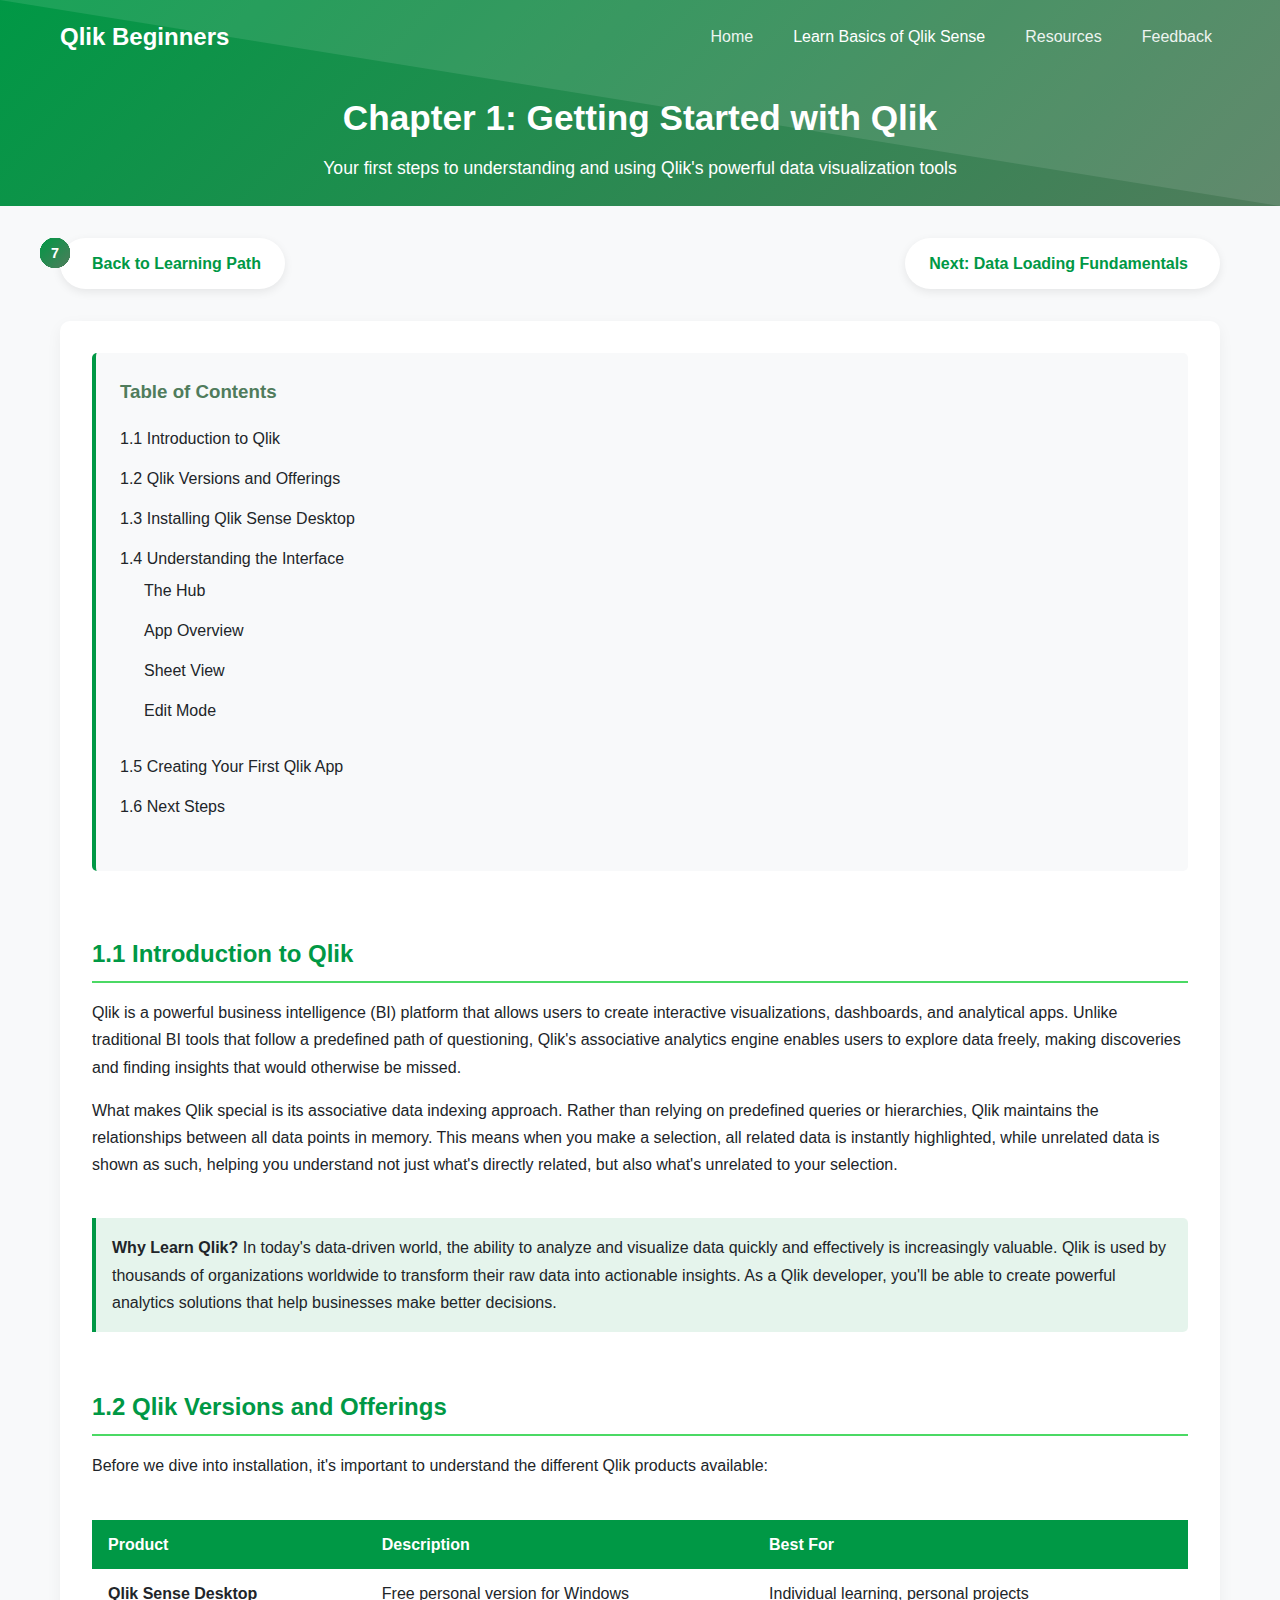
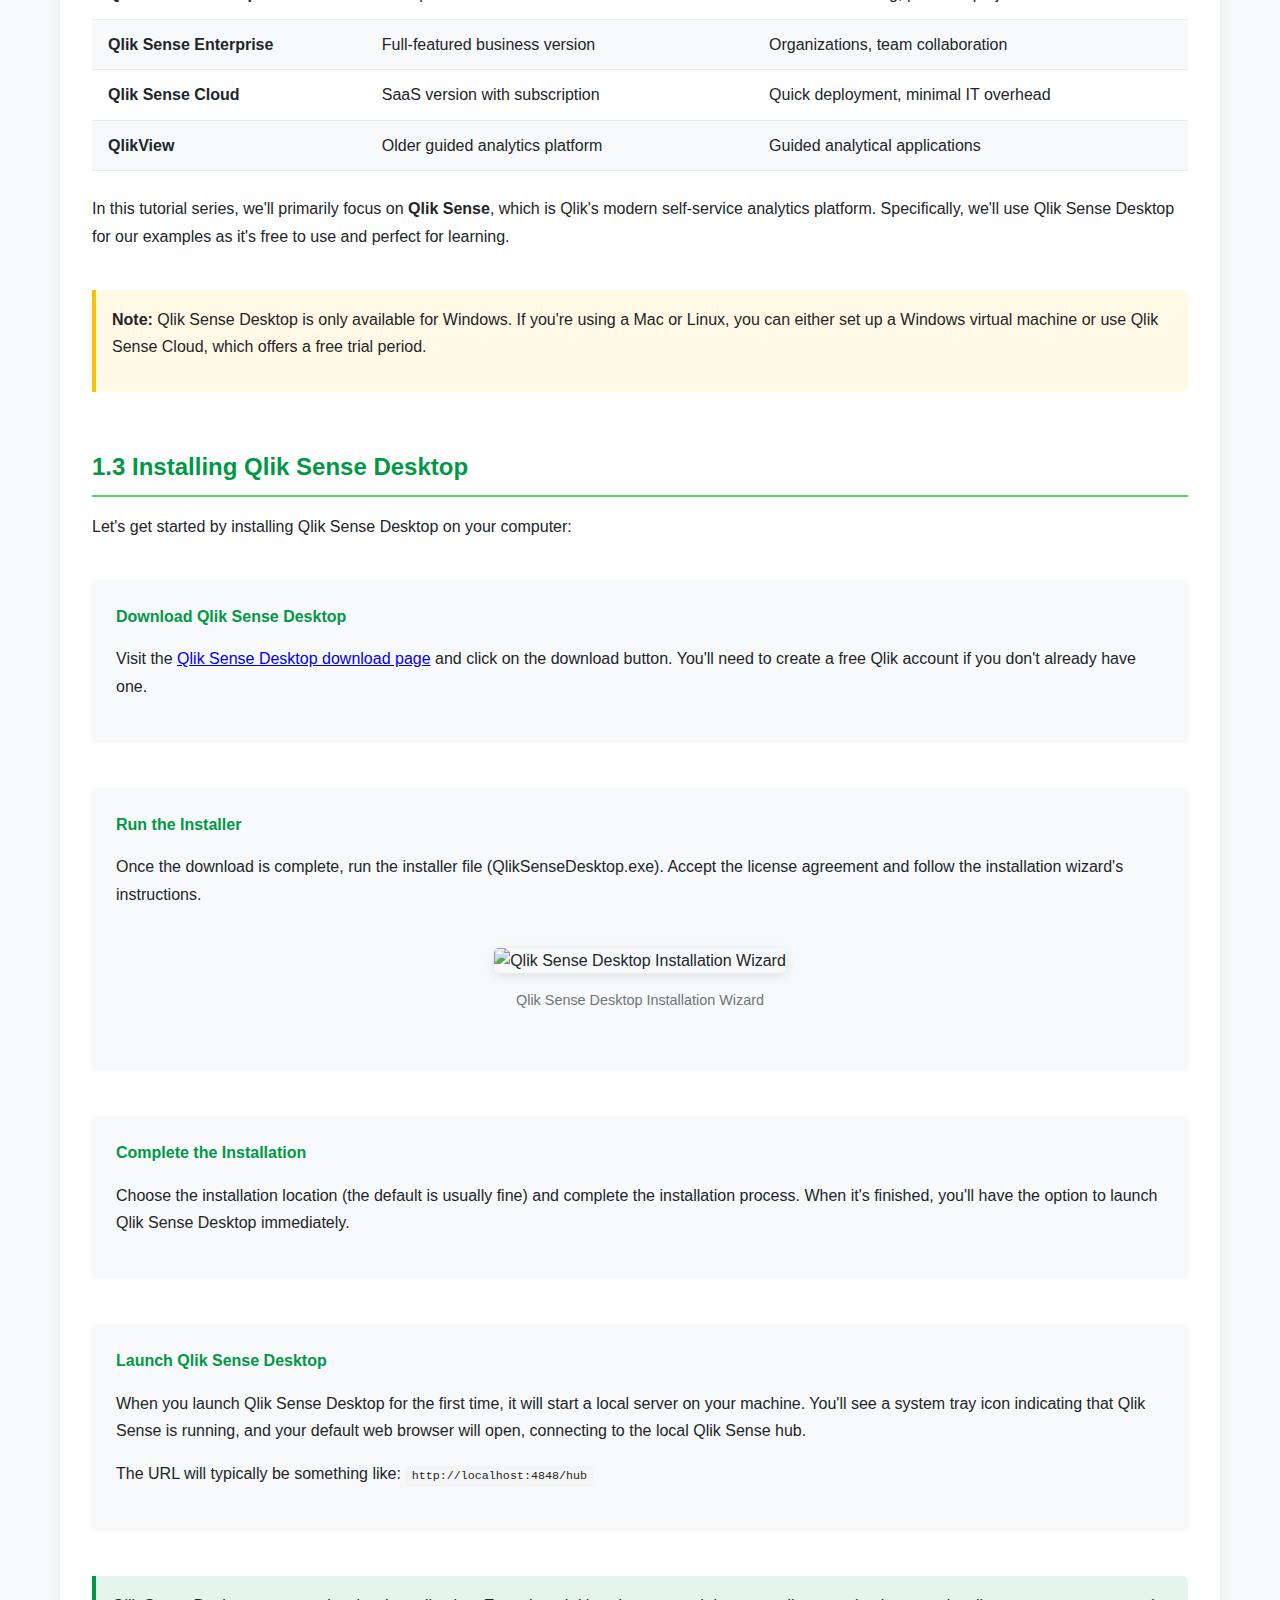
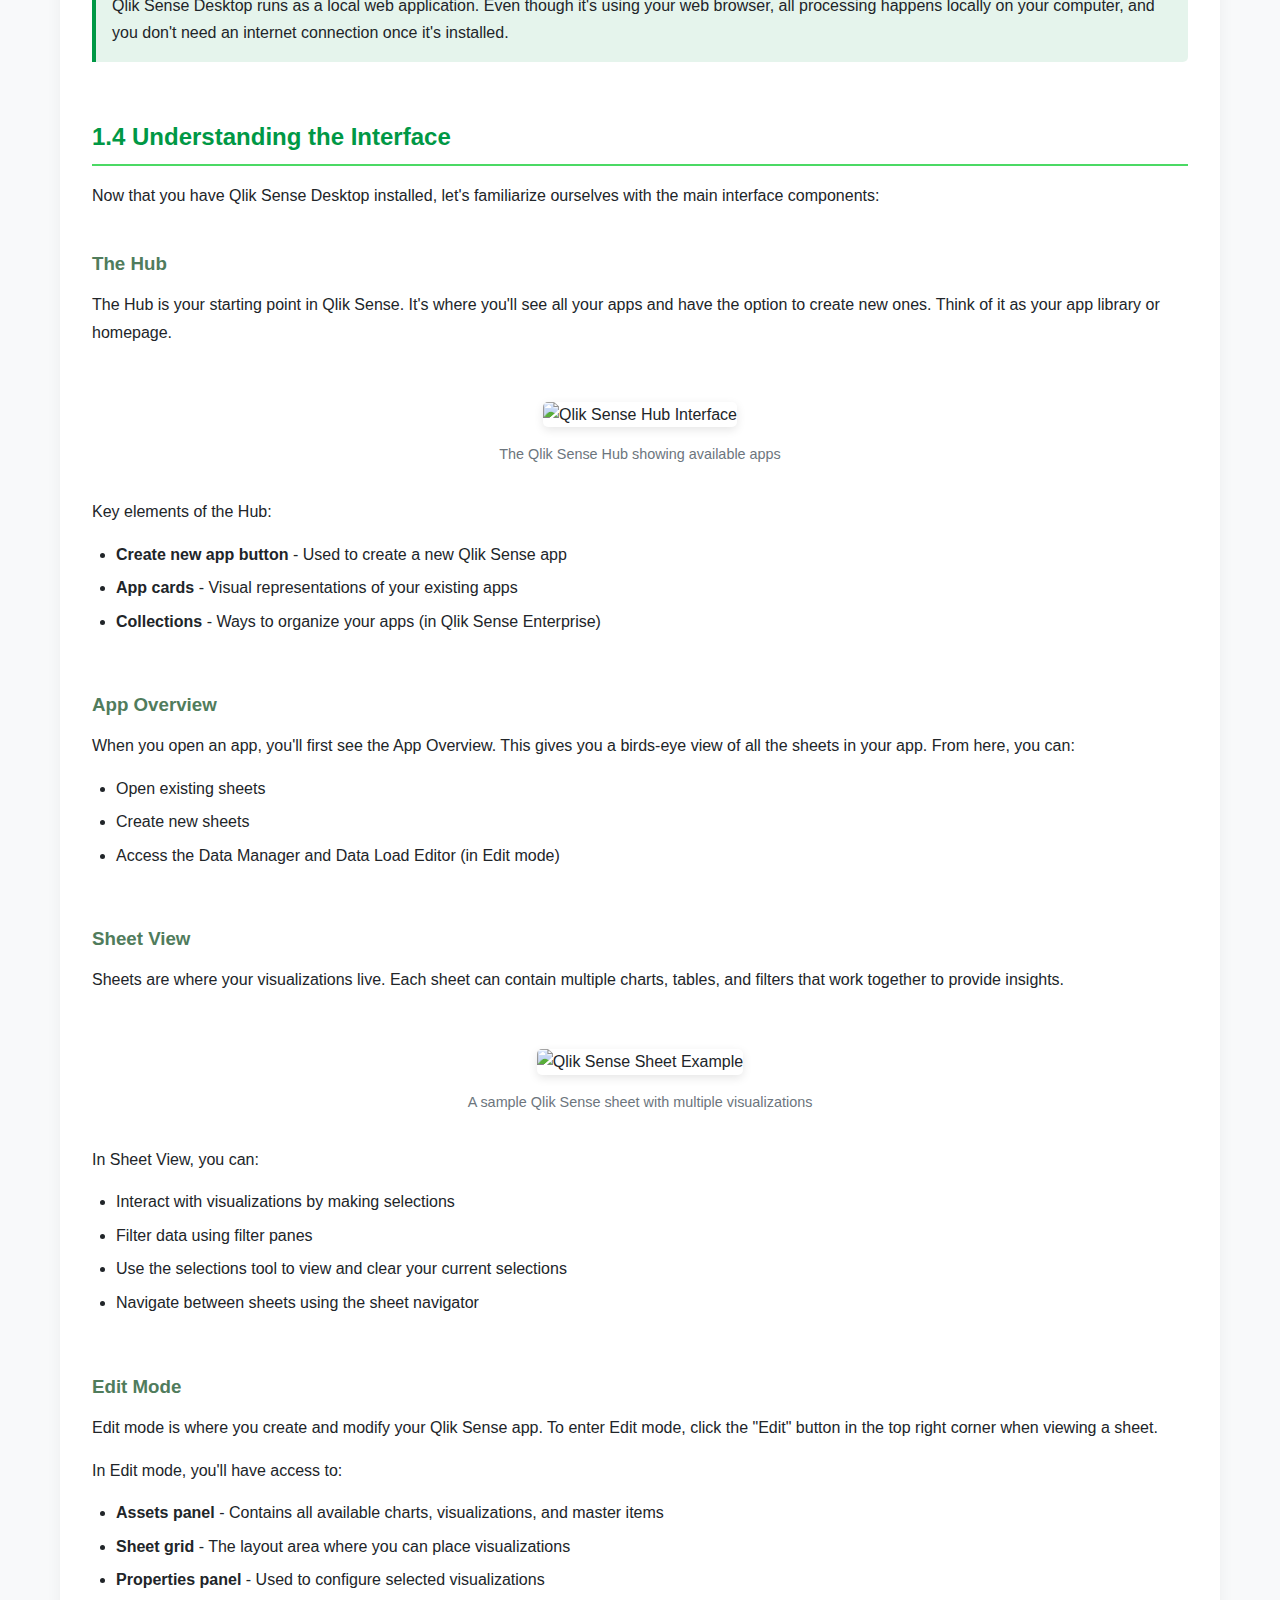
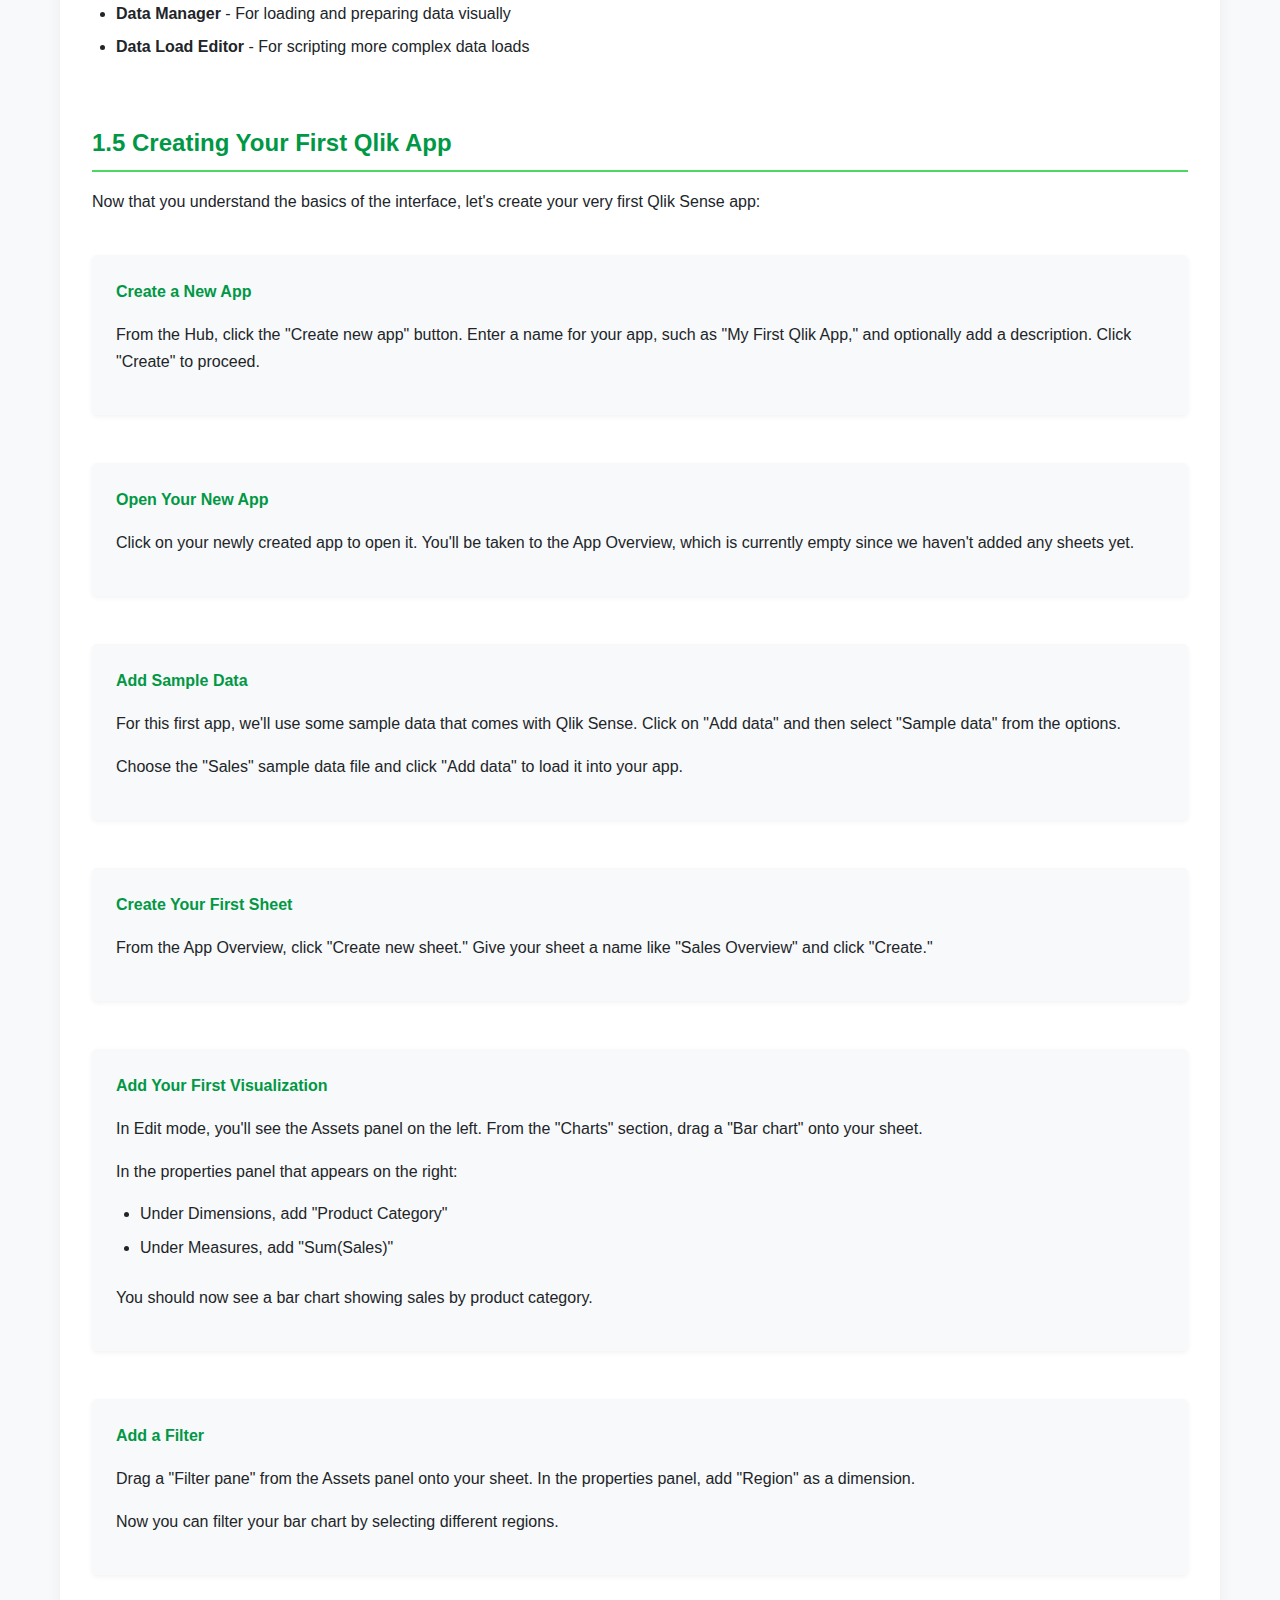
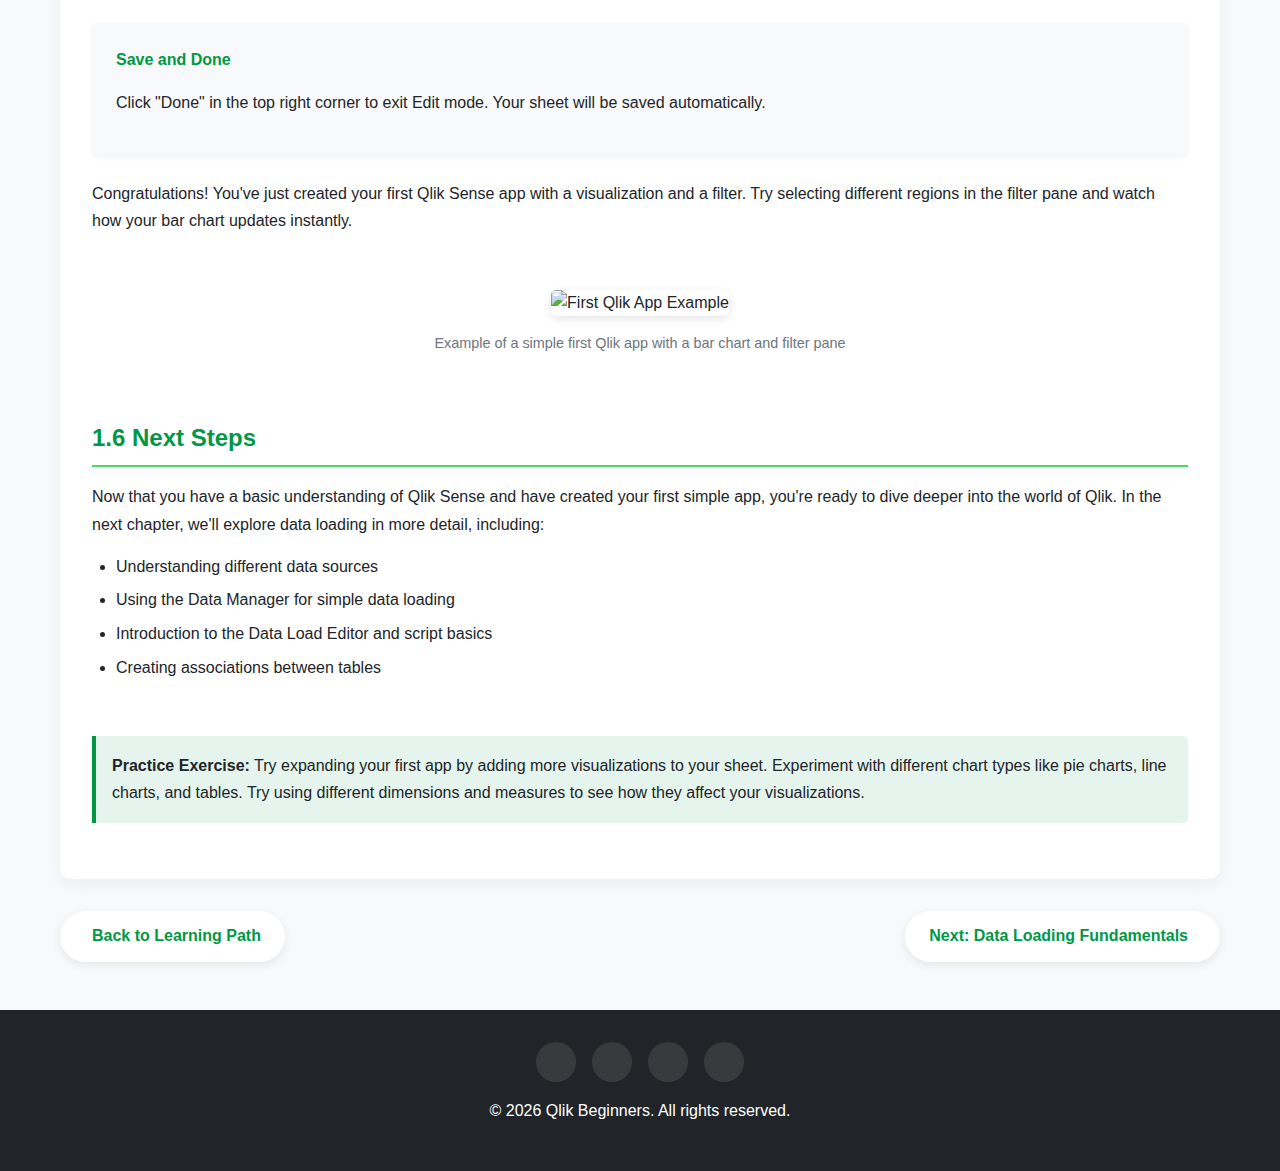
==== chapter1.html @ 9e642af1 "first commit" ====
<!DOCTYPE html>
<html lang="en">
<head>
    <meta charset="UTF-8">
    <meta name="viewport" content="width=device-width, initial-scale=1.0">
    <meta name="description" content="Getting started with Qlik - Learn how to install Qlik Sense, understand the interface, and create your first app as a beginner.">
    <meta name="keywords" content="Qlik installation, Qlik Sense tutorial, Qlik interface, Qlik for beginners, get started with Qlik">
    <title>Chapter 1: Getting Started with Qlik | Qlik Beginners</title>
    <link rel="stylesheet" href="styles.css">
    <!-- Font Awesome for icons -->
    <script src="https://cdnjs.cloudflare.com/ajax/libs/font-awesome/5.15.3/js/all.min.js"></script>
</head>
<body>
    <header>
        <div class="container">
            <div class="navbar">
                <a href="index.html" class="logo">Qlik Beginners</a>
                <div class="nav-links">
                    <a href="index.html">Home</a>
                    <a href="learn.html" class="active">Learn Basics of Qlik Sense</a>
                    <a href="learn.html#resources">Resources</a>
                    <a href="index.html#feedback">Feedback</a>
                </div>
            </div>
            <div class="page-header">
                <h1>Chapter 1: Getting Started with Qlik</h1>
                <p>Your first steps to understanding and using Qlik's powerful data visualization tools</p>
            </div>
        </div>
    </header>

    <main class="container">
        <div class="chapter-nav">
            <a href="learn.html" class="nav-prev">
                <i class="fas fa-arrow-left"></i> Back to Learning Path
            </a>
            <a href="login.php" class="nav-next">
                Next: Data Loading Fundamentals <i class="fas fa-arrow-right"></i>
            </a>
        </div>
        
        <div class="chapter-content">
            <div class="toc">
                <h3>Table of Contents</h3>
                <ul>
                    <li><a href="#introduction">1.1 Introduction to Qlik</a></li>
                    <li><a href="#versions">1.2 Qlik Versions and Offerings</a></li>
                    <li><a href="#installation">1.3 Installing Qlik Sense Desktop</a></li>
                    <li><a href="#interface">1.4 Understanding the Interface</a>
                        <ul>
                            <li><a href="#hub">The Hub</a></li>
                            <li><a href="#app-overview">App Overview</a></li>
                            <li><a href="#sheet-view">Sheet View</a></li>
                            <li><a href="#edit-mode">Edit Mode</a></li>
                        </ul>
                    </li>
                    <li><a href="#first-app">1.5 Creating Your First Qlik App</a></li>
                    <li><a href="#next-steps">1.6 Next Steps</a></li>
                </ul>
            </div>
            
            <h2 id="introduction">1.1 Introduction to Qlik</h2>
            <p>Qlik is a powerful business intelligence (BI) platform that allows users to create interactive visualizations, dashboards, and analytical apps. Unlike traditional BI tools that follow a predefined path of questioning, Qlik's associative analytics engine enables users to explore data freely, making discoveries and finding insights that would otherwise be missed.</p>
            
            <p>What makes Qlik special is its associative data indexing approach. Rather than relying on predefined queries or hierarchies, Qlik maintains the relationships between all data points in memory. This means when you make a selection, all related data is instantly highlighted, while unrelated data is shown as such, helping you understand not just what's directly related, but also what's unrelated to your selection.</p>
            
            <div class="note-box">
                <p><strong>Why Learn Qlik?</strong> In today's data-driven world, the ability to analyze and visualize data quickly and effectively is increasingly valuable. Qlik is used by thousands of organizations worldwide to transform their raw data into actionable insights. As a Qlik developer, you'll be able to create powerful analytics solutions that help businesses make better decisions.</p>
            </div>
            
            <h2 id="versions">1.2 Qlik Versions and Offerings</h2>
            <p>Before we dive into installation, it's important to understand the different Qlik products available:</p>
            
            <div class="table-container">
                <table>
                    <thead>
                        <tr>
                            <th>Product</th>
                            <th>Description</th>
                            <th>Best For</th>
                        </tr>
                    </thead>
                    <tbody>
                        <tr>
                            <td><strong>Qlik Sense Desktop</strong></td>
                            <td>Free personal version for Windows</td>
                            <td>Individual learning, personal projects</td>
                        </tr>
                        <tr>
                            <td><strong>Qlik Sense Enterprise</strong></td>
                            <td>Full-featured business version</td>
                            <td>Organizations, team collaboration</td>
                        </tr>
                        <tr>
                            <td><strong>Qlik Sense Cloud</strong></td>
                            <td>SaaS version with subscription</td>
                            <td>Quick deployment, minimal IT overhead</td>
                        </tr>
                        <tr>
                            <td><strong>QlikView</strong></td>
                            <td>Older guided analytics platform</td>
                            <td>Guided analytical applications</td>
                        </tr>
                    </tbody>
                </table>
            </div>
            
            <p>In this tutorial series, we'll primarily focus on <strong>Qlik Sense</strong>, which is Qlik's modern self-service analytics platform. Specifically, we'll use Qlik Sense Desktop for our examples as it's free to use and perfect for learning.</p>
            
            <div class="caution-box">
                <p><strong>Note:</strong> Qlik Sense Desktop is only available for Windows. If you're using a Mac or Linux, you can either set up a Windows virtual machine or use Qlik Sense Cloud, which offers a free trial period.</p>
            </div>
            
            <h2 id="installation">1.3 Installing Qlik Sense Desktop</h2>
            <p>Let's get started by installing Qlik Sense Desktop on your computer:</p>
            
            <div class="step-box">
                <h4><span class="step-number">1</span>Download Qlik Sense Desktop</h4>
                <p>Visit the <a href="https://www.qlik.com/us/products/qlik-sense-desktop" target="_blank">Qlik Sense Desktop download page</a> and click on the download button. You'll need to create a free Qlik account if you don't already have one.</p>
            </div>
            
            <div class="step-box">
                <h4><span class="step-number">2</span>Run the Installer</h4>
                <p>Once the download is complete, run the installer file (QlikSenseDesktop.exe). Accept the license agreement and follow the installation wizard's instructions.</p>
                <div class="image-container">
                    <img src="/api/placeholder/650/400" alt="Qlik Sense Desktop Installation Wizard">
                    <span class="image-caption">Qlik Sense Desktop Installation Wizard</span>
                </div>
            </div>
            
            <div class="step-box">
                <h4><span class="step-number">3</span>Complete the Installation</h4>
                <p>Choose the installation location (the default is usually fine) and complete the installation process. When it's finished, you'll have the option to launch Qlik Sense Desktop immediately.</p>
            </div>
            
            <div class="step-box">
                <h4><span class="step-number">4</span>Launch Qlik Sense Desktop</h4>
                <p>When you launch Qlik Sense Desktop for the first time, it will start a local server on your machine. You'll see a system tray icon indicating that Qlik Sense is running, and your default web browser will open, connecting to the local Qlik Sense hub.</p>
                <p>The URL will typically be something like: <code>http://localhost:4848/hub</code></p>
            </div>
            
            <div class="note-box">
                <p>Qlik Sense Desktop runs as a local web application. Even though it's using your web browser, all processing happens locally on your computer, and you don't need an internet connection once it's installed.</p>
            </div>
            
            <h2 id="interface">1.4 Understanding the Interface</h2>
            <p>Now that you have Qlik Sense Desktop installed, let's familiarize ourselves with the main interface components:</p>
            
            <h3 id="hub">The Hub</h3>
            <p>The Hub is your starting point in Qlik Sense. It's where you'll see all your apps and have the option to create new ones. Think of it as your app library or homepage.</p>
            
            <div class="image-container">
                <img src="/api/placeholder/800/450" alt="Qlik Sense Hub Interface">
                <span class="image-caption">The Qlik Sense Hub showing available apps</span>
            </div>
            
            <p>Key elements of the Hub:</p>
            <ul>
                <li><strong>Create new app button</strong> - Used to create a new Qlik Sense app</li>
                <li><strong>App cards</strong> - Visual representations of your existing apps</li>
                <li><strong>Collections</strong> - Ways to organize your apps (in Qlik Sense Enterprise)</li>
            </ul>
            
            <h3 id="app-overview">App Overview</h3>
            <p>When you open an app, you'll first see the App Overview. This gives you a birds-eye view of all the sheets in your app. From here, you can:</p>
            <ul>
                <li>Open existing sheets</li>
                <li>Create new sheets</li>
                <li>Access the Data Manager and Data Load Editor (in Edit mode)</li>
            </ul>
            
            <h3 id="sheet-view">Sheet View</h3>
            <p>Sheets are where your visualizations live. Each sheet can contain multiple charts, tables, and filters that work together to provide insights.</p>
            
            <div class="image-container">
                <img src="/api/placeholder/800/450" alt="Qlik Sense Sheet Example">
                <span class="image-caption">A sample Qlik Sense sheet with multiple visualizations</span>
            </div>
            
            <p>In Sheet View, you can:</p>
            <ul>
                <li>Interact with visualizations by making selections</li>
                <li>Filter data using filter panes</li>
                <li>Use the selections tool to view and clear your current selections</li>
                <li>Navigate between sheets using the sheet navigator</li>
            </ul>
            
            <h3 id="edit-mode">Edit Mode</h3>
            <p>Edit mode is where you create and modify your Qlik Sense app. To enter Edit mode, click the "Edit" button in the top right corner when viewing a sheet.</p>
            
            <p>In Edit mode, you'll have access to:</p>
            <ul>
                <li><strong>Assets panel</strong> - Contains all available charts, visualizations, and master items</li>
                <li><strong>Sheet grid</strong> - The layout area where you can place visualizations</li>
                <li><strong>Properties panel</strong> - Used to configure selected visualizations</li>
                <li><strong>Data Manager</strong> - For loading and preparing data visually</li>
                <li><strong>Data Load Editor</strong> - For scripting more complex data loads</li>
            </ul>
            
            <h2 id="first-app">1.5 Creating Your First Qlik App</h2>
            <p>Now that you understand the basics of the interface, let's create your very first Qlik Sense app:</p>
            
            <div class="step-box">
                <h4><span class="step-number">1</span>Create a New App</h4>
                <p>From the Hub, click the "Create new app" button. Enter a name for your app, such as "My First Qlik App," and optionally add a description. Click "Create" to proceed.</p>
            </div>
            
            <div class="step-box">
                <h4><span class="step-number">2</span>Open Your New App</h4>
                <p>Click on your newly created app to open it. You'll be taken to the App Overview, which is currently empty since we haven't added any sheets yet.</p>
            </div>
            
            <div class="step-box">
                <h4><span class="step-number">3</span>Add Sample Data</h4>
                <p>For this first app, we'll use some sample data that comes with Qlik Sense. Click on "Add data" and then select "Sample data" from the options.</p>
                <p>Choose the "Sales" sample data file and click "Add data" to load it into your app.</p>
            </div>
            
            <div class="step-box">
                <h4><span class="step-number">4</span>Create Your First Sheet</h4>
                <p>From the App Overview, click "Create new sheet." Give your sheet a name like "Sales Overview" and click "Create."</p>
            </div>
            
            <div class="step-box">
                <h4><span class="step-number">5</span>Add Your First Visualization</h4>
                <p>In Edit mode, you'll see the Assets panel on the left. From the "Charts" section, drag a "Bar chart" onto your sheet.</p>
                <p>In the properties panel that appears on the right:</p>
                <ul>
                    <li>Under Dimensions, add "Product Category"</li>
                    <li>Under Measures, add "Sum(Sales)"</li>
                </ul>
                <p>You should now see a bar chart showing sales by product category.</p>
            </div>
            
            <div class="step-box">
                <h4><span class="step-number">6</span>Add a Filter</h4>
                <p>Drag a "Filter pane" from the Assets panel onto your sheet. In the properties panel, add "Region" as a dimension.</p>
                <p>Now you can filter your bar chart by selecting different regions.</p>
            </div>
            
            <div class="step-box">
                <h4><span class="step-number">7</span>Save and Done</h4>
                <p>Click "Done" in the top right corner to exit Edit mode. Your sheet will be saved automatically.</p>
            </div>
            
            <p>Congratulations! You've just created your first Qlik Sense app with a visualization and a filter. Try selecting different regions in the filter pane and watch how your bar chart updates instantly.</p>
            
            <div class="image-container">
                <img src="/api/placeholder/800/450" alt="First Qlik App Example">
                <span class="image-caption">Example of a simple first Qlik app with a bar chart and filter pane</span>
            </div>
            
            <h2 id="next-steps">1.6 Next Steps</h2>
            <p>Now that you have a basic understanding of Qlik Sense and have created your first simple app, you're ready to dive deeper into the world of Qlik. In the next chapter, we'll explore data loading in more detail, including:</p>
            
            <ul>
                <li>Understanding different data sources</li>
                <li>Using the Data Manager for simple data loading</li>
                <li>Introduction to the Data Load Editor and script basics</li>
                <li>Creating associations between tables</li>
            </ul>
            
            <div class="note-box">
                <p><strong>Practice Exercise:</strong> Try expanding your first app by adding more visualizations to your sheet. Experiment with different chart types like pie charts, line charts, and tables. Try using different dimensions and measures to see how they affect your visualizations.</p>
            </div>
        </div>
        
        <div class="chapter-nav">
            <a href="learn.html" class="nav-prev">
                <i class="fas fa-arrow-left"></i> Back to Learning Path
            </a>
            <a href="#" class="nav-next">
                Next: Data Loading Fundamentals <i class="fas fa-arrow-right"></i>
            </a>
        </div>
    </main>

    <footer>
        <div class="container">
            <div class="social-links">
                <a href="#" class="social-link"><i class="fab fa-twitter"></i></a>
                <a href="#" class="social-link"><i class="fab fa-linkedin"></i></a>
                <a href="#" class="social-link"><i class="fab fa-github"></i></a>
                <a href="#" class="social-link"><i class="fab fa-youtube"></i></a>
            </div>
            <p>© <span id="year">2025</span> Qlik Beginners. All rights reserved.</p>
        </div>
    </footer>

    <a href="#" class="back-to-top" id="back-to-top">
        <i class="fas fa-arrow-up"></i>
    </a>

    <script>
        // Update copyright year
        document.getElementById('year').textContent = new Date().getFullYear();
        
        // Back to top functionality
        window.addEventListener('scroll', function() {
            const backToTop = document.getElementById('back-to-top');
            if (window.pageYOffset > 300) {
                backToTop.classList.add('visible');
            } else {
                backToTop.classList.remove('visible');
            }
        });
        
        document.getElementById('back-to-top').addEventListener('click', function(e) {
            e.preventDefault();
            window.scrollTo({
                top: 0,
                behavior: 'smooth'
            });
        });
    </script>
</body>
</html>
---- styles.css ----
/* Qlik Beginners Website Styles */

:root {
    --primary: #009845;
    --secondary: #507C5C;
    --accent: #4BD964;
    --light: #F8F9FA;
    --dark: #212529;
    --gradient: linear-gradient(135deg, var(--primary), var(--secondary));
}

* {
    margin: 0;
    padding: 0;
    box-sizing: border-box;
    font-family: 'Segoe UI', Tahoma, Geneva, Verdana, sans-serif;
}

body {
    background-color: var(--light);
    color: var(--dark);
    line-height: 1.6;
}

header {
    background: var(--gradient);
    color: white;
    position: relative;
    overflow: hidden;
}

header::before {
    content: '';
    position: absolute;
    top: 0;
    left: 0;
    width: 100%;
    height: 100%;
    background-image: url('data:image/svg+xml;utf8,<svg xmlns="http://www.w3.org/2000/svg" viewBox="0 0 100 100" preserveAspectRatio="none"><path d="M0,0 L100,0 L100,100 Z" fill="rgba(255,255,255,0.1)" /></svg>');
    background-size: cover;
}

.container {
    max-width: 1200px;
    margin: 0 auto;
    padding: 0 20px;
    position: relative;
}

/* Navigation */
.navbar {
    display: flex;
    justify-content: space-between;
    align-items: center;
    padding: 1rem 0;
}

.logo {
    font-size: 1.5rem;
    font-weight: bold;
    color: white;
    text-decoration: none;
}

.nav-links {
    display: flex;
    gap: 1.5rem;
}

.nav-links a {
    color: white;
    text-decoration: none;
    padding: 0.5rem;
    transition: opacity 0.3s;
    opacity: 0.9;
}

.nav-links a:hover, .nav-links a.active {
    opacity: 1;
}

/* Hero Section */
.hero {
    text-align: center;
    padding: 1.5rem 1rem;
}

.hero h1 {
    font-size: 2.2rem;
    margin-bottom: 0.5rem;
    color: white;
}

.hero p {
    font-size: 1.1rem;
    margin-bottom: 1.5rem;
    max-width: 800px;
    margin-left: auto;
    margin-right: auto;
}

.page-header {
    padding: 1rem 0 1.5rem;
    text-align: center;
}

.page-header h1 {
    font-size: 2.2rem;
    margin-bottom: 0.5rem;
    color: white;
}

.page-header p {
    font-size: 1.1rem;
    max-width: 800px;
    margin: 0 auto;
}

/* Buttons */
.cta-button {
    display: inline-block;
    background-color: white;
    color: var(--primary);
    padding: 0.8rem 2rem;
    border-radius: 30px;
    text-decoration: none;
    font-weight: bold;
    transition: transform 0.3s, box-shadow 0.3s;
    border: none;
    cursor: pointer;
    box-shadow: 0 4px 6px rgba(0,0,0,0.1);
}

.cta-button:hover {
    transform: translateY(-3px);
    box-shadow: 0 6px 12px rgba(0,0,0,0.15);
}

main {
    padding: 3rem 0;
}

/* Feature Cards */
.features {
    display: grid;
    grid-template-columns: repeat(auto-fit, minmax(300px, 1fr));
    gap: 2rem;
    margin-bottom: 4rem;
}

.feature-card {
    background: white;
    border-radius: 10px;
    padding: 2rem;
    box-shadow: 0 5px 15px rgba(0,0,0,0.05);
    transition: transform 0.3s;
}

.feature-card:hover {
    transform: translateY(-5px);
}

.feature-card h3 {
    color: var(--primary);
    margin-bottom: 1rem;
    font-size: 1.4rem;
}

.icon {
    font-size: 2.5rem;
    margin-bottom: 1rem;
    color: var(--primary);
}

/* Feedback Section */
.feedback-section {
    background: white;
    padding: 3rem;
    border-radius: 10px;
    box-shadow: 0 5px 15px rgba(0,0,0,0.05);
    text-align: center;
    margin-bottom: 2rem;
}

.feedback-section h2 {
    color: var(--primary);
    margin-bottom: 1.5rem;
}

.feedback-section p {
    margin-bottom: 2rem;
    max-width: 800px;
    margin-left: auto;
    margin-right: auto;
}

.embed-container {
    position: relative;
    padding-bottom: 500px;
    height: 0;
    overflow: hidden;
    max-width: 100%;
    border-radius: 10px;
    box-shadow: 0 5px 15px rgba(0,0,0,0.1);
}

.embed-container iframe {
    position: absolute;
    top: 0;
    left: 0;
    width: 100%;
    height: 100%;
    border: 0;
}

/* About Section */
.about-section {
    margin-top: 4rem;
    background: white;
    padding: 3rem;
    border-radius: 10px;
    box-shadow: 0 5px 15px rgba(0,0,0,0.05);
}

.about-section h2 {
    color: var(--primary);
    margin-bottom: 1.5rem;
}

/* Newsletter */
.newsletter {
    background: var(--gradient);
    padding: 3rem;
    border-radius: 10px;
    color: white;
    margin-top: 4rem;
    text-align: center;
}

.newsletter h2 {
    margin-bottom: 1.5rem;
}

.newsletter p {
    margin-bottom: 2rem;
    max-width: 600px;
    margin-left: auto;
    margin-right: auto;
}

.newsletter-form {
    display: flex;
    max-width: 500px;
    margin: 0 auto;
}

.newsletter-form input {
    flex: 1;
    padding: 0.8rem 1rem;
    border: none;
    border-radius: 30px 0 0 30px;
    outline: none;
}

.newsletter-form button {
    background-color: white;
    color: var(--primary);
    border: none;
    padding: 0 1.5rem;
    border-radius: 0 30px 30px 0;
    cursor: pointer;
    font-weight: bold;
}

/* Learn Page Styles */
.intro {
    text-align: center;
    max-width: 800px;
    margin: 0 auto 3rem;
}

.intro h2 {
    color: var(--primary);
    margin-bottom: 1rem;
    font-size: 1.8rem;
}

/* Chapter Cards */
.chapter-grid {
    display: grid;
    grid-template-columns: repeat(auto-fill, minmax(300px, 1fr));
    gap: 2rem;
    margin-bottom: 4rem;
}

.chapter-card {
    background: white;
    border-radius: 10px;
    box-shadow: 0 5px 15px rgba(0,0,0,0.05);
    overflow: hidden;
    transition: transform 0.3s, box-shadow 0.3s;
    display: flex;
    flex-direction: column;
}

.chapter-card:hover {
    transform: translateY(-5px);
    box-shadow: 0 8px 25px rgba(0,0,0,0.1);
}

.chapter-image {
    height: 160px;
    background-color: #E9ECEF;
    display: flex;
    align-items: center;
    justify-content: center;
    color: var(--primary);
    font-size: 3rem;
}

.chapter-content {
    padding: 1.5rem;
    flex-grow: 1;
    display: flex;
    flex-direction: column;
}

.chapter-badge {
    display: inline-block;
    background: var(--accent);
    color: white;
    font-size: 0.7rem;
    text-transform: uppercase;
    padding: 0.2rem 0.6rem;
    border-radius: 30px;
    margin-bottom: 0.8rem;
}

.chapter-card h3 {
    font-size: 1.3rem;
    margin-bottom: 0.8rem;
    color: var(--primary);
}

.chapter-card p {
    color: #6c757d;
    margin-bottom: 1.5rem;
    flex-grow: 1;
}

.chapter-card a {
    display: inline-block;
    color: var(--primary);
    text-decoration: none;
    font-weight: bold;
    padding: 0.5rem 0;
    position: relative;
}

.chapter-card a::after {
    content: '';
    position: absolute;
    left: 0;
    bottom: 0;
    width: 0;
    height: 2px;
    background-color: var(--primary);
    transition: width 0.3s;
}

.chapter-card a:hover::after {
    width: 100%;
}

/* Learning Path */
.learning-path {
    background: white;
    border-radius: 10px;
    padding: 2rem;
    box-shadow: 0 5px 15px rgba(0,0,0,0.05);
    margin-bottom: 3rem;
}

.learning-path h2 {
    color: var(--primary);
    margin-bottom: 1.5rem;
    text-align: center;
}

.path-steps {
    position: relative;
    max-width: 800px;
    margin: 0 auto;
}

.path-steps::before {
    content: '';
    position: absolute;
    top: 0;
    bottom: 0;
    left: 15px;
    width: 4px;
    background: var(--gradient);
    border-radius: 2px;
}

.path-step {
    position: relative;
    padding-left: 50px;
    margin-bottom: 2rem;
}

.path-step:last-child {
    margin-bottom: 0;
}

.step-number {
    position: absolute;
    left: 0;
    top: 0;
    width: 34px;
    height: 34px;
    background: var(--gradient);
    border-radius: 50%;
    color: white;
    display: flex;
    align-items: center;
    justify-content: center;
    font-weight: bold;
    z-index: 1;
}

.path-step h3 {
    margin-bottom: 0.5rem;
    color: var(--primary);
}

/* Resources Section */
.resources {
    background: var(--gradient);
    padding: 3rem;
    border-radius: 10px;
    color: white;
    margin-top: 2rem;
    text-align: center;
}

.resources h2 {
    margin-bottom: 1.5rem;
}

.resources p {
    margin-bottom: 2rem;
    max-width: 800px;
    margin-left: auto;
    margin-right: auto;
}

.resources-grid {
    display: grid;
    grid-template-columns: repeat(auto-fit, minmax(200px, 1fr));
    gap: 1.5rem;
    max-width: 800px;
    margin: 0 auto;
}

.resource-card {
    background: rgba(255, 255, 255, 0.9);
    color: var(--dark);
    padding: 1.5rem;
    border-radius: 8px;
    text-align: center;
    transition: transform 0.3s;
}

.resource-card:hover {
    transform: translateY(-5px);
}

.resource-icon {
    font-size: 2rem;
    color: var(--primary);
    margin-bottom: 1rem;
}

.resource-card h3 {
    font-size: 1.1rem;
    margin-bottom: 0.5rem;
}

.resource-card p {
    font-size: 0.9rem;
    margin-bottom: 1rem;
}

.resource-card a {
    color: var(--primary);
    text-decoration: none;
    font-weight: bold;
    font-size: 0.9rem;
}

/* Footer */
footer {
    background-color: var(--dark);
    color: white;
    text-align: center;
    padding: 2rem 0;
    margin-top: 3rem;
}

footer p {
    margin-bottom: 1rem;
}

.social-links {
    display: flex;
    justify-content: center;
    gap: 1rem;
    margin-bottom: 1rem;
}

.social-link {
    color: white;
    font-size: 1.2rem;
    text-decoration: none;
    padding: 0.5rem;
    border-radius: 50%;
    background: rgba(255,255,255,0.1);
    display: flex;
    align-items: center;
    justify-content: center;
    width: 2.5rem;
    height: 2.5rem;
    transition: background 0.3s;
}

.social-link:hover {
    background: rgba(255,255,255,0.2);
}

/* Back to top button */
.back-to-top {
    position: fixed;
    bottom: 20px;
    right: 20px;
    background: var(--primary);
    color: white;
    width: 40px;
    height: 40px;
    border-radius: 50%;
    display: flex;
    align-items: center;
    justify-content: center;
    text-decoration: none;
    opacity: 0;
    visibility: hidden;
    transition: opacity 0.3s, visibility 0.3s;
    box-shadow: 0 2px 10px rgba(0,0,0,0.2);
}

.back-to-top.visible {
    opacity: 1;
    visibility: visible;
}

/* Chapter Content Styles */
.chapter-content {
    background: white;
    border-radius: 10px;
    padding: 2rem;
    box-shadow: 0 5px 15px rgba(0,0,0,0.05);
    margin-bottom: 2rem;
}

.chapter-content h2 {
    color: var(--primary);
    margin: 2rem 0 1rem;
    border-bottom: 2px solid var(--accent);
    padding-bottom: 0.5rem;
}

.chapter-content h2:first-child {
    margin-top: 0;
}

.chapter-content h3 {
    color: var(--secondary);
    margin: 1.5rem 0 0.75rem;
}

.chapter-content p {
    margin-bottom: 1rem;
    line-height: 1.7;
}

.chapter-content ul, 
.chapter-content ol {
    margin-bottom: 1.5rem;
    padding-left: 1.5rem;
}

.chapter-content li {
    margin-bottom: 0.5rem;
}

.chapter-content img {
    max-width: 100%;
    height: auto;
    border-radius: 5px;
    margin: 1.5rem 0;
    box-shadow: 0 3px 10px rgba(0,0,0,0.1);
}

.chapter-content code {
    background: #f5f5f5;
    padding: 0.2rem 0.4rem;
    border-radius: 3px;
    font-family: monospace;
    font-size: 0.9em;
}

.chapter-content pre {
    background: #f5f5f5;
    padding: 1rem;
    border-radius: 5px;
    overflow-x: auto;
    margin: 1rem 0;
    border-left: 4px solid var(--primary);
}

.note-box {
    background-color: rgba(0, 152, 69, 0.1);
    border-left: 4px solid var(--primary);
    padding: 1rem;
    margin: 1.5rem 0;
    border-radius: 0 5px 5px 0;
}

.note-box p:last-child {
    margin-bottom: 0;
}

.caution-box {
    background-color: rgba(255, 193, 7, 0.1);
    border-left: 4px solid #ffc107;
    padding: 1rem;
    margin: 1.5rem 0;
    border-radius: 0 5px 5px 0;
}

.step-box {
    background-color: #f8f9fa;
    padding: 1.5rem;
    margin: 1.5rem 0;
    border-radius: 5px;
    box-shadow: 0 2px 5px rgba(0,0,0,0.05);
}

.step-box h4 {
    display: flex;
    align-items: center;
    margin-bottom: 1rem;
    color: var(--primary);
}

.step-box h4 .step-number {
    background: var(--gradient);
    color: white;
    width: 30px;
    height: 30px;
    border-radius: 50%;
    display: flex;
    align-items: center;
    justify-content: center;
    margin-right: 10px;
    font-size: 0.9rem;
}

.chapter-nav {
    display: flex;
    justify-content: space-between;
    margin: 2rem 0;
}

.nav-prev, .nav-next {
    display: inline-flex;
    align-items: center;
    background: white;
    padding: 0.8rem 1.5rem;
    border-radius: 30px;
    text-decoration: none;
    color: var(--primary);
    font-weight: bold;
    box-shadow: 0 3px 10px rgba(0,0,0,0.08);
    transition: transform 0.3s, box-shadow 0.3s;
}

.nav-prev:hover, .nav-next:hover {
    transform: translateY(-3px);
    box-shadow: 0 5px 15px rgba(0,0,0,0.1);
}

.nav-prev i {
    margin-right: 8px;
}

.nav-next i {
    margin-left: 8px;
}

.nav-disabled {
    opacity: 0.5;
    cursor: not-allowed;
}

.nav-disabled:hover {
    transform: none;
    box-shadow: 0 3px 10px rgba(0,0,0,0.08);
}

.image-container {
    text-align: center;
    margin: 2rem 0;
}

.image-container img {
    margin: 0.5rem;
    max-width: 100%;
}

.image-caption {
    font-size: 0.9rem;
    color: #6c757d;
    margin-top: 0.5rem;
    display: block;
    text-align: center;
}

.table-container {
    overflow-x: auto;
    margin: 1.5rem 0;
}

table {
    width: 100%;
    border-collapse: collapse;
}

th {
    background-color: var(--primary);
    color: white;
    text-align: left;
    padding: 0.75rem 1rem;
}

td {
    padding: 0.75rem 1rem;
    border-bottom: 1px solid #e9ecef;
}

tr:nth-child(even) {
    background-color: #f8f9fa;
}

.toc {
    background: #f8f9fa;
    padding: 1.5rem;
    border-radius: 5px;
    margin-bottom: 2rem;
    border-left: 4px solid var(--primary);
}

.toc h3 {
    margin-top: 0;
    margin-bottom: 1rem;
}

.toc ul {
    list-style-type: none;
    padding-left: 0;
}

.toc ul ul {
    padding-left: 1.5rem;
}

.toc li {
    margin-bottom: 0.5rem;
}

.toc a {
    text-decoration: none;
    color: var(--dark);
    display: inline-block;
    padding: 0.2rem 0;
    transition: color 0.3s;
}

.toc a:hover {
    color: var(--primary);
}

/* Subscription Indicators */
.subscription-badge {
    display: inline-block;
    background: #f8d7da;
    color: #721c24;
    font-size: 0.75rem;
    padding: 0.3rem 0.6rem;
    border-radius: 30px;
    margin-bottom: 0.8rem;
}

.subscription-link {
    display: inline-block;
    color: #721c24;
    text-decoration: none;
    font-weight: bold;
    padding: 0.5rem 0;
    position: relative;
}

.subscription-link::after {
    content: '';
    position: absolute;
    left: 0;
    bottom: 0;
    width: 0;
    height: 2px;
    background-color: #721c24;
    transition: width 0.3s;
}

.subscription-link:hover::after {
    width: 100%;
}
@media (max-width: 768px) {
    .hero h1, .page-header h1 {
        font-size: 2rem;
    }
    
    .navbar {
        flex-direction: column;
        gap: 1rem;
    }
    
    .features {
        grid-template-columns: 1fr;
    }
    
    .newsletter-form {
        flex-direction: column;
        gap: 1rem;
    }
    
    .newsletter-form input,
    .newsletter-form button {
        border-radius: 30px;
        width: 100%;
        padding: 0.8rem;
    }
    
    .path-steps::before {
        left: 12px;
    }
    
    .step-number {
        width: 28px;
        height: 28px;
        font-size: 0.9rem;
    }
    
    .path-step {
        padding-left: 40px;
    }
    
    .resources {
        padding: 2rem 1rem;
    }
    
    .chapter-nav {
        flex-direction: column;
        gap: 1rem;
    }
    
    .nav-prev, .nav-next {
        width: 100%;
        justify-content: center;
    }
    
    .table-container {
        margin: 1rem 0;
    }
}
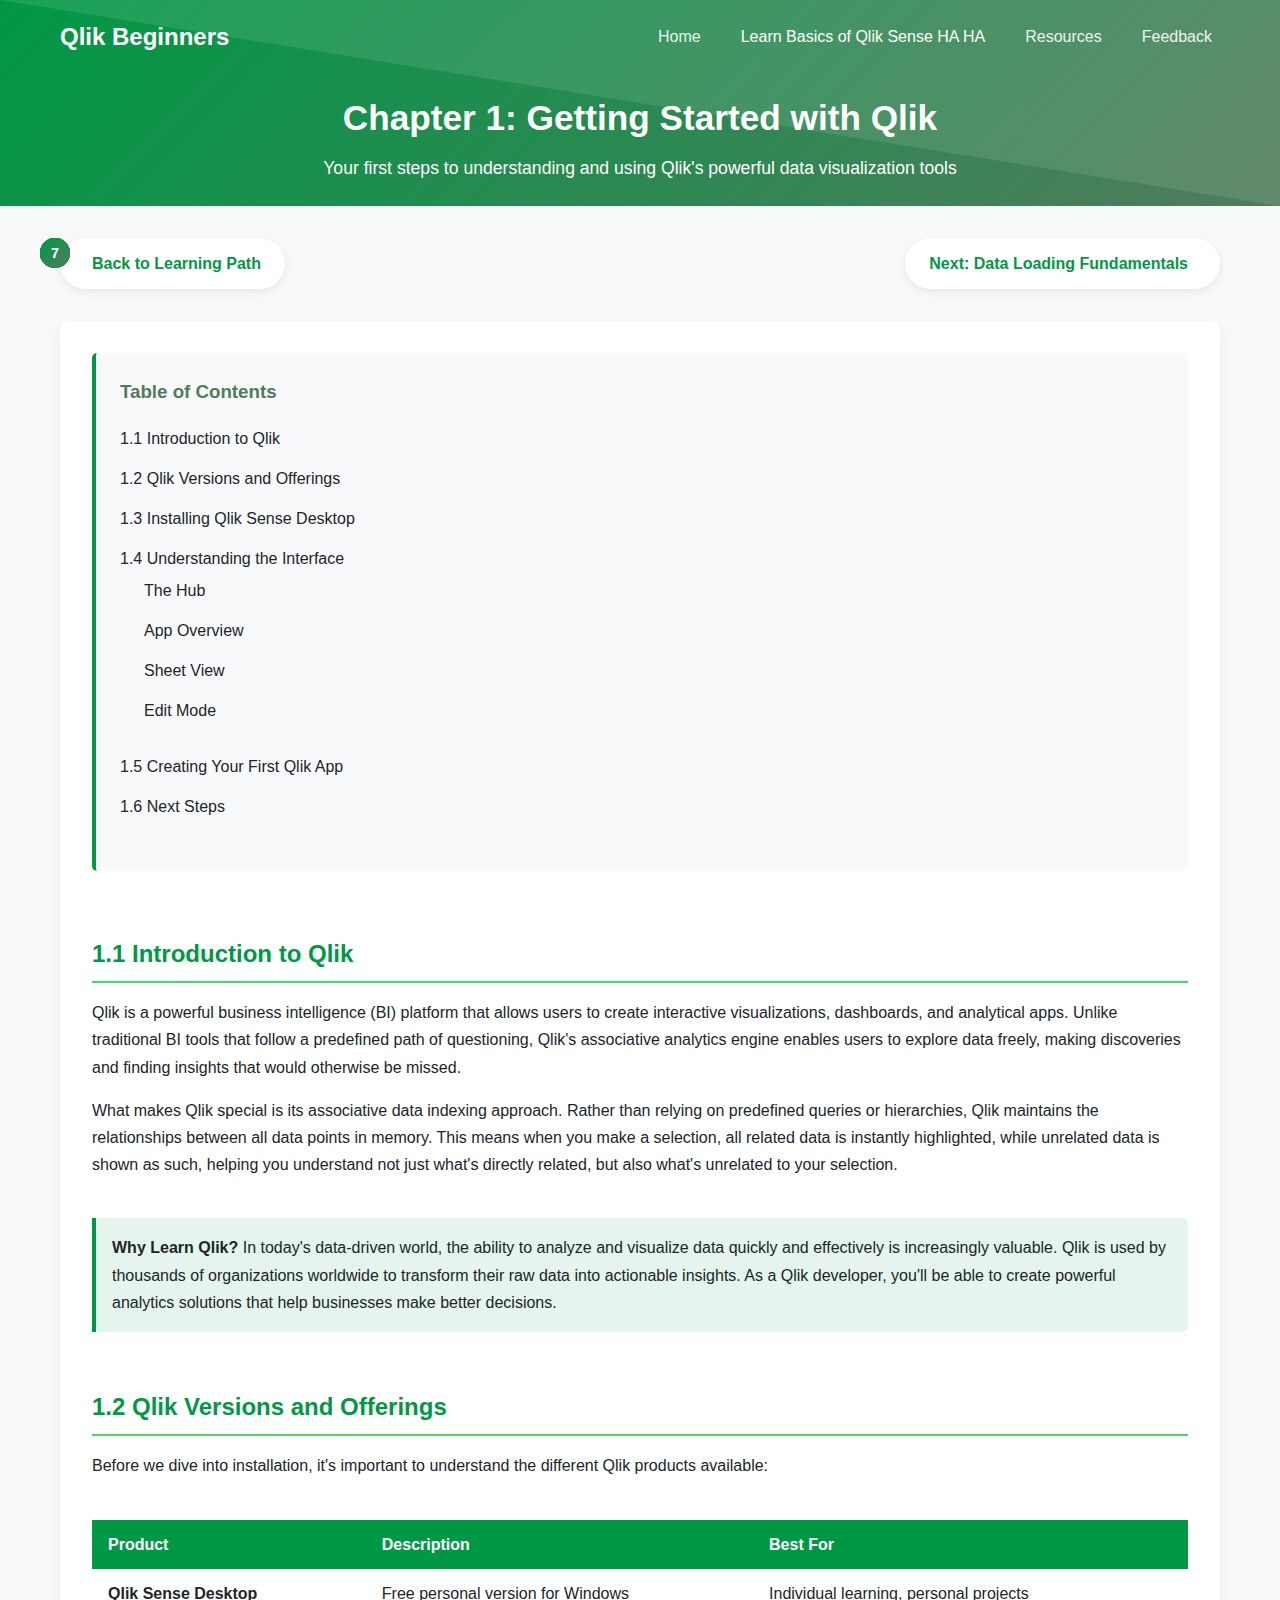
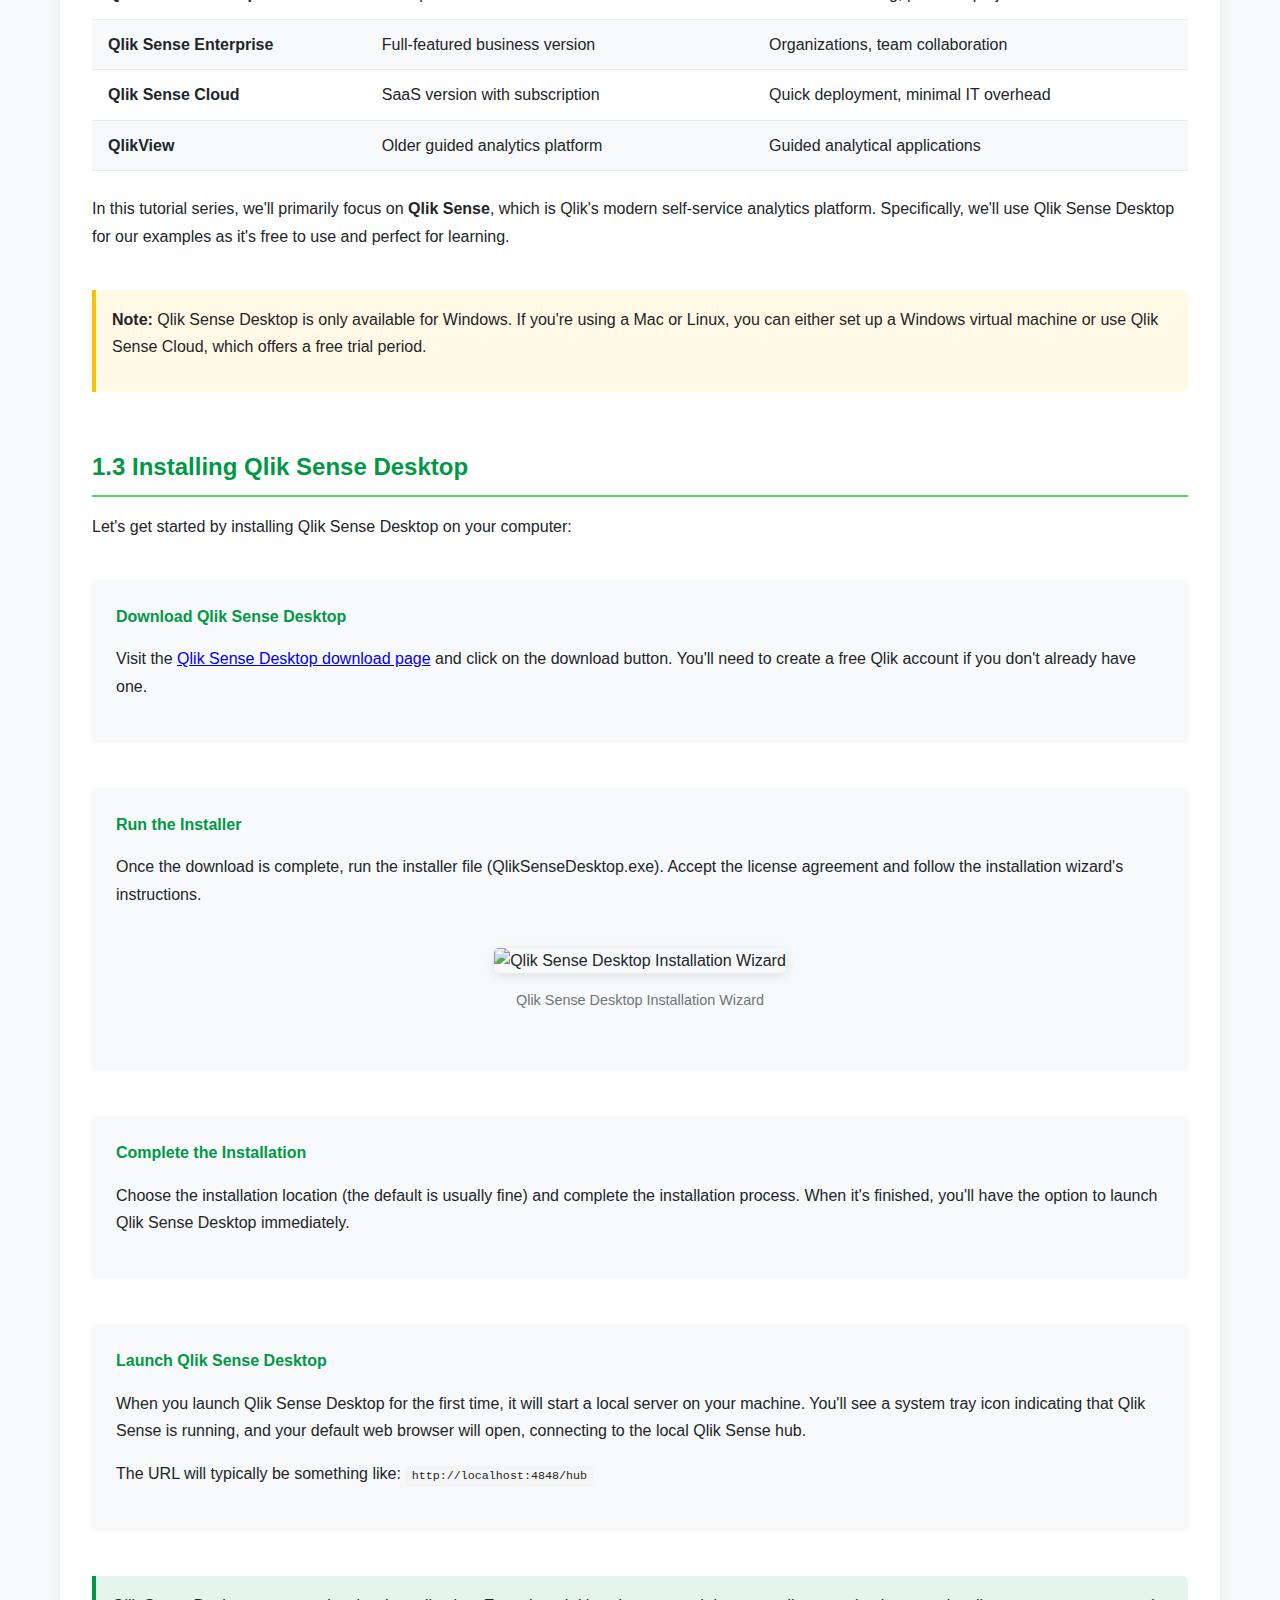
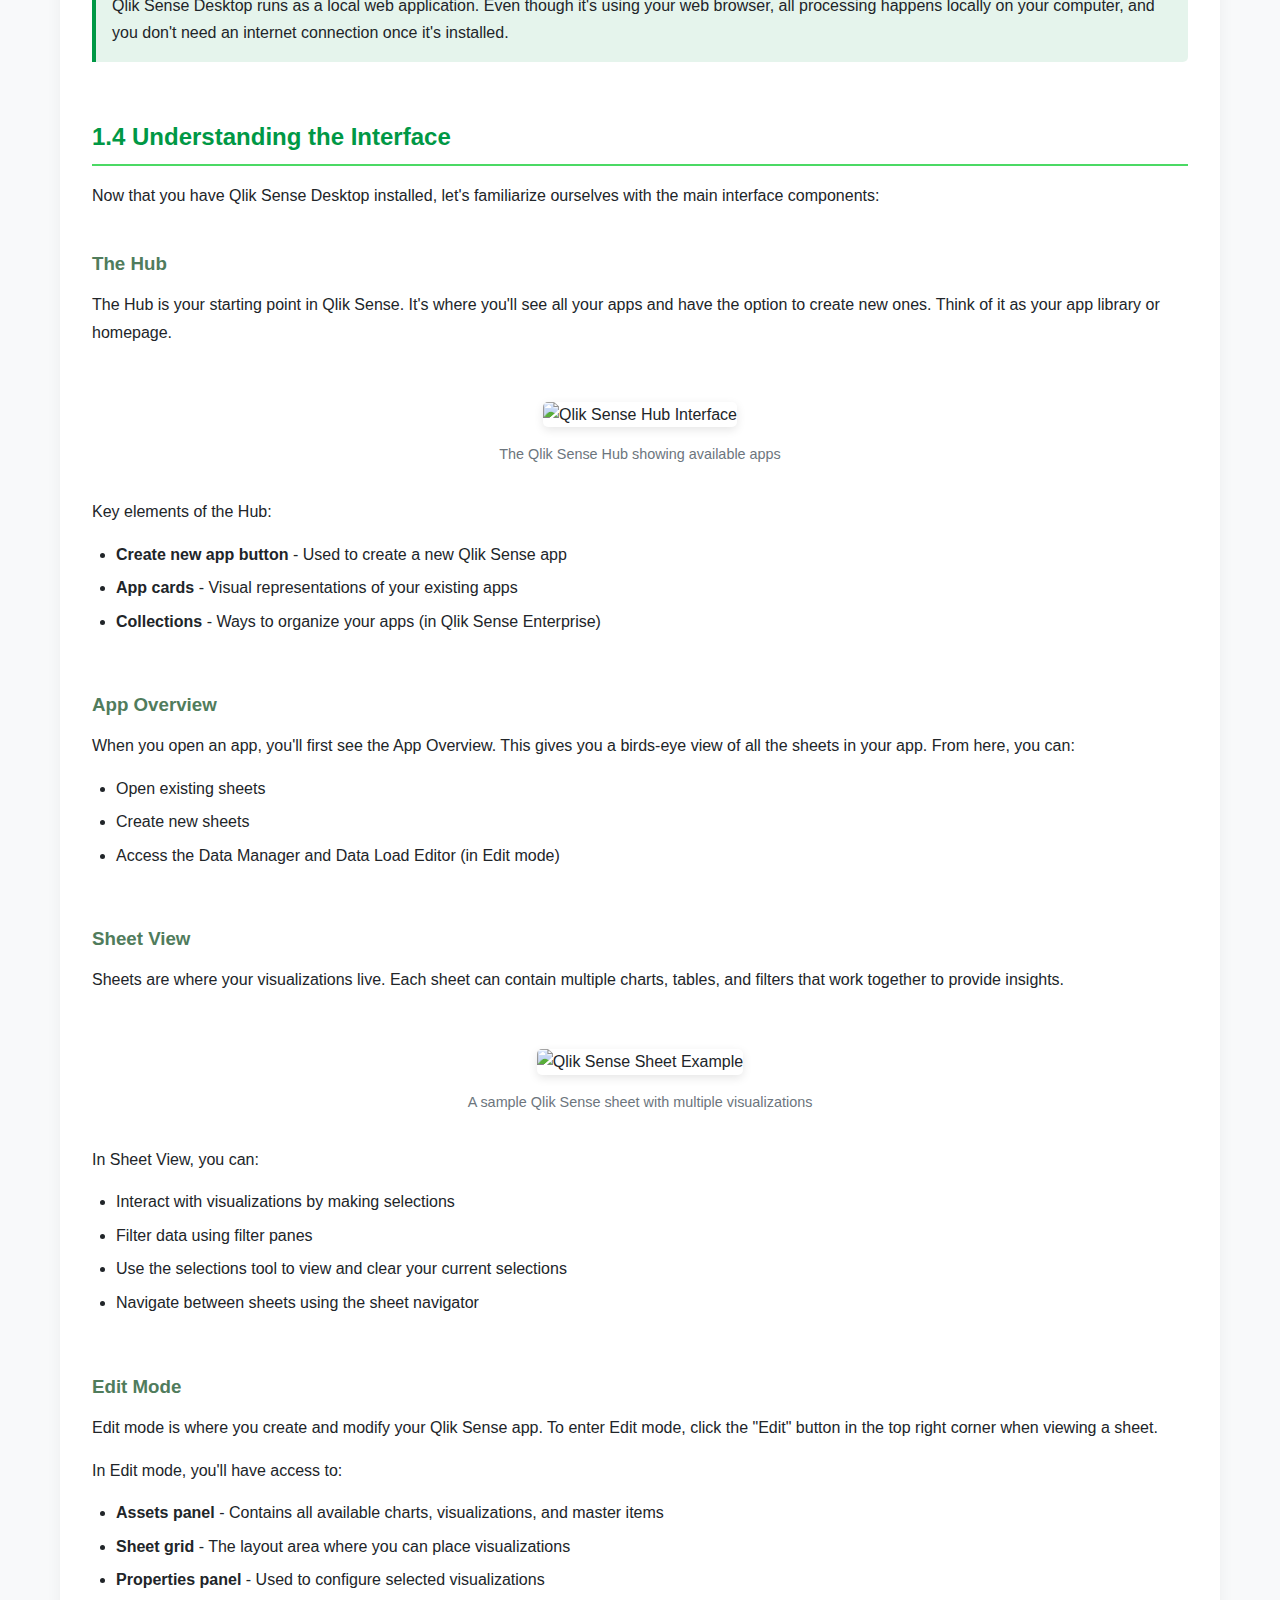
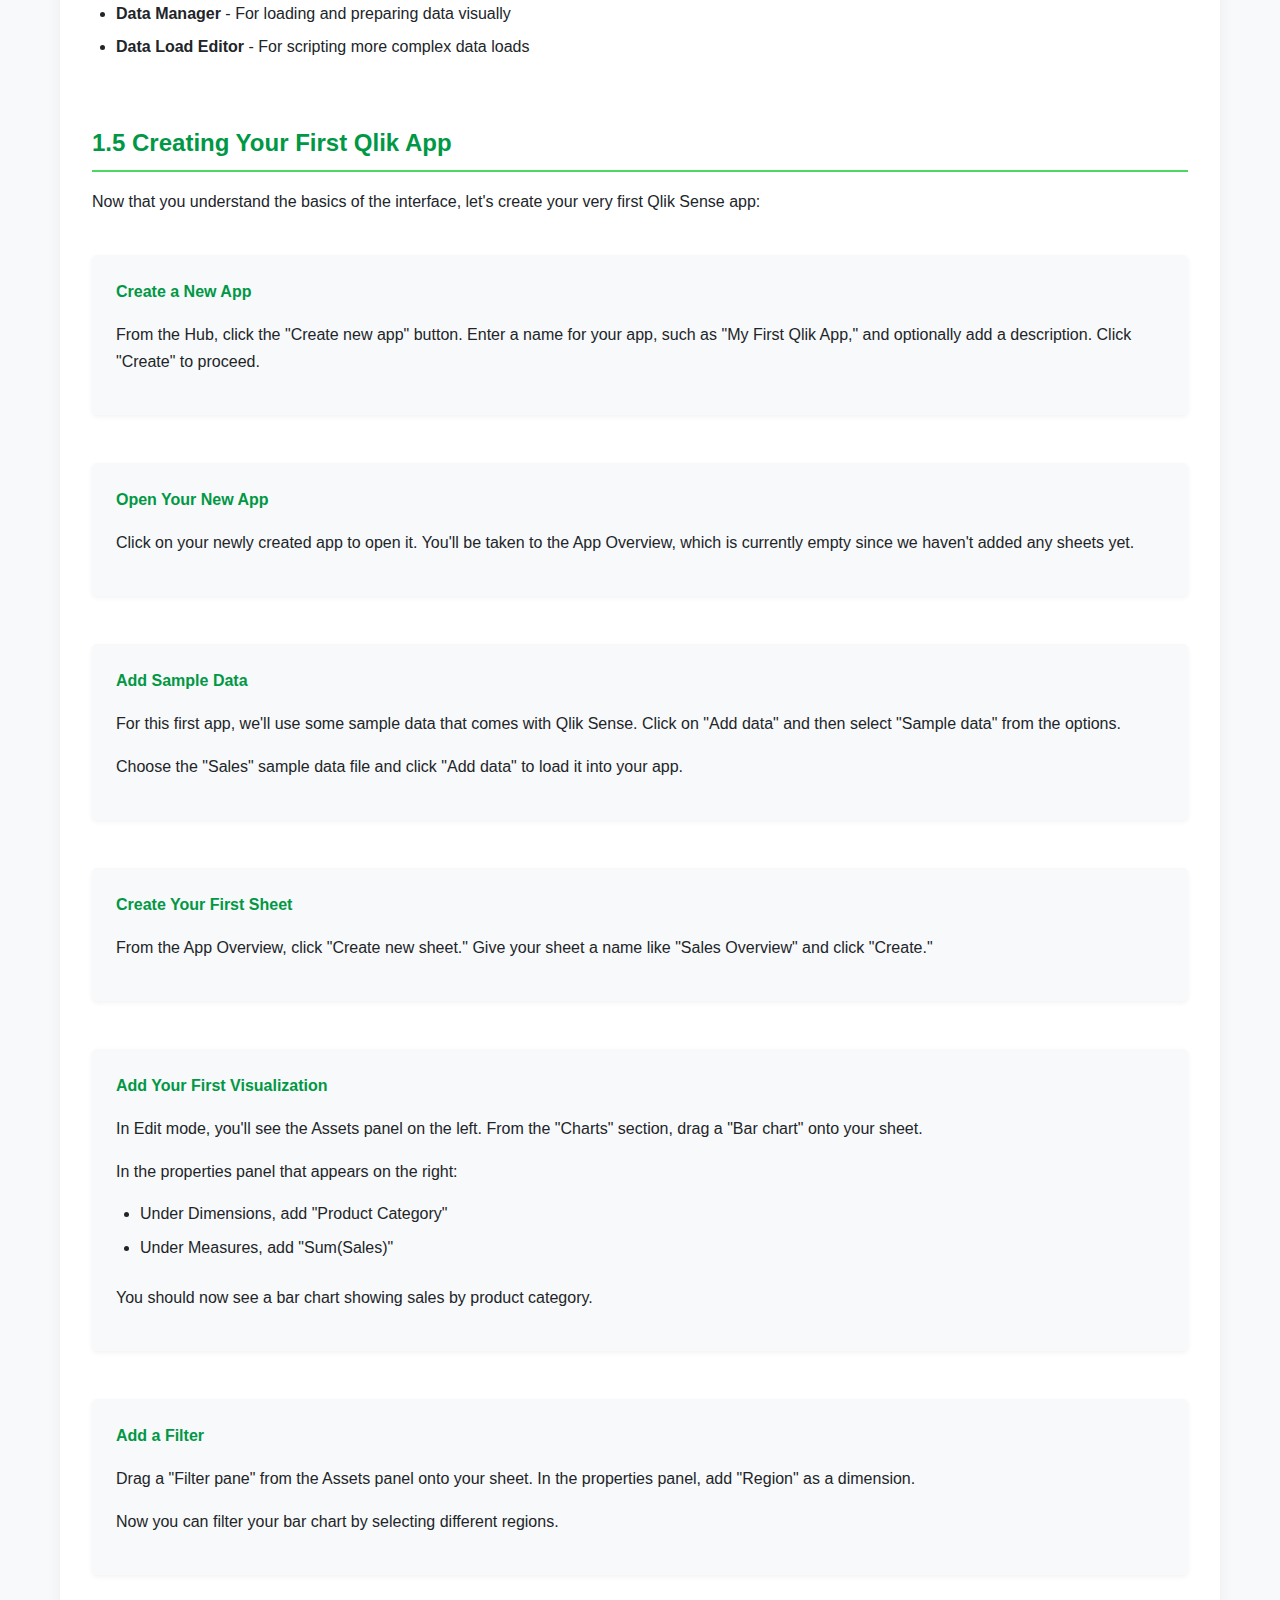
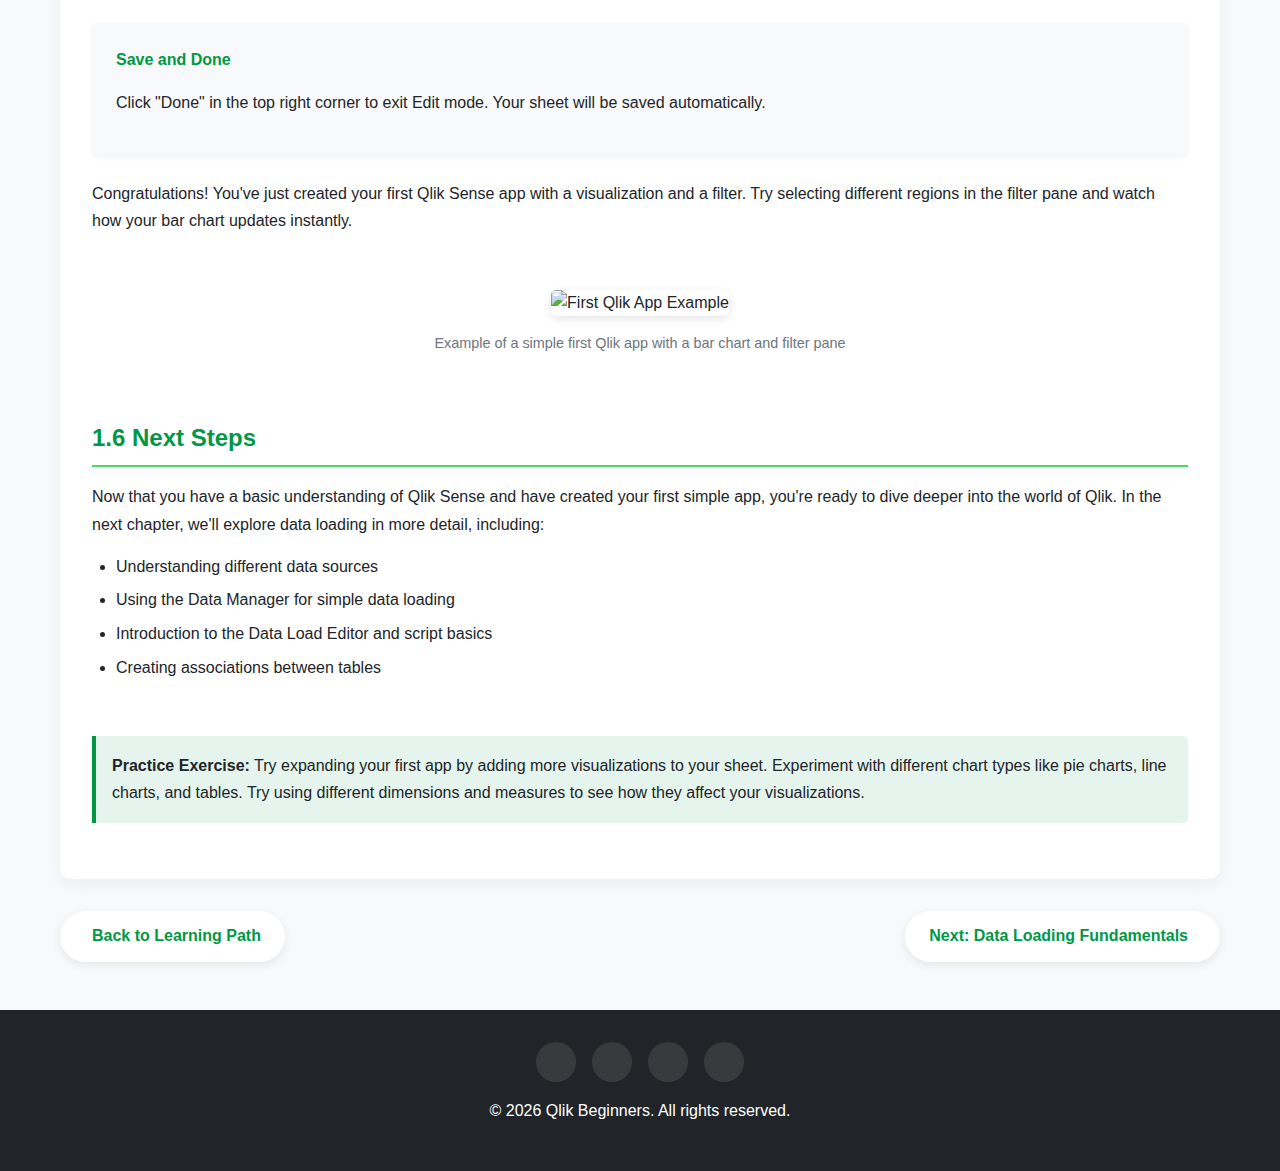
==== commit 3f528ed8: "minor change in chapter 1" ====
--- a/chapter1.html
+++ b/chapter1.html
@@ -17,7 +17,7 @@
                 <a href="index.html" class="logo">Qlik Beginners</a>
                 <div class="nav-links">
                     <a href="index.html">Home</a>
-                    <a href="learn.html" class="active">Learn Basics of Qlik Sense</a>
+                    <a href="learn.html" class="active">Learn Basics of Qlik Sense HA HA</a>
                     <a href="learn.html#resources">Resources</a>
                     <a href="index.html#feedback">Feedback</a>
                 </div>
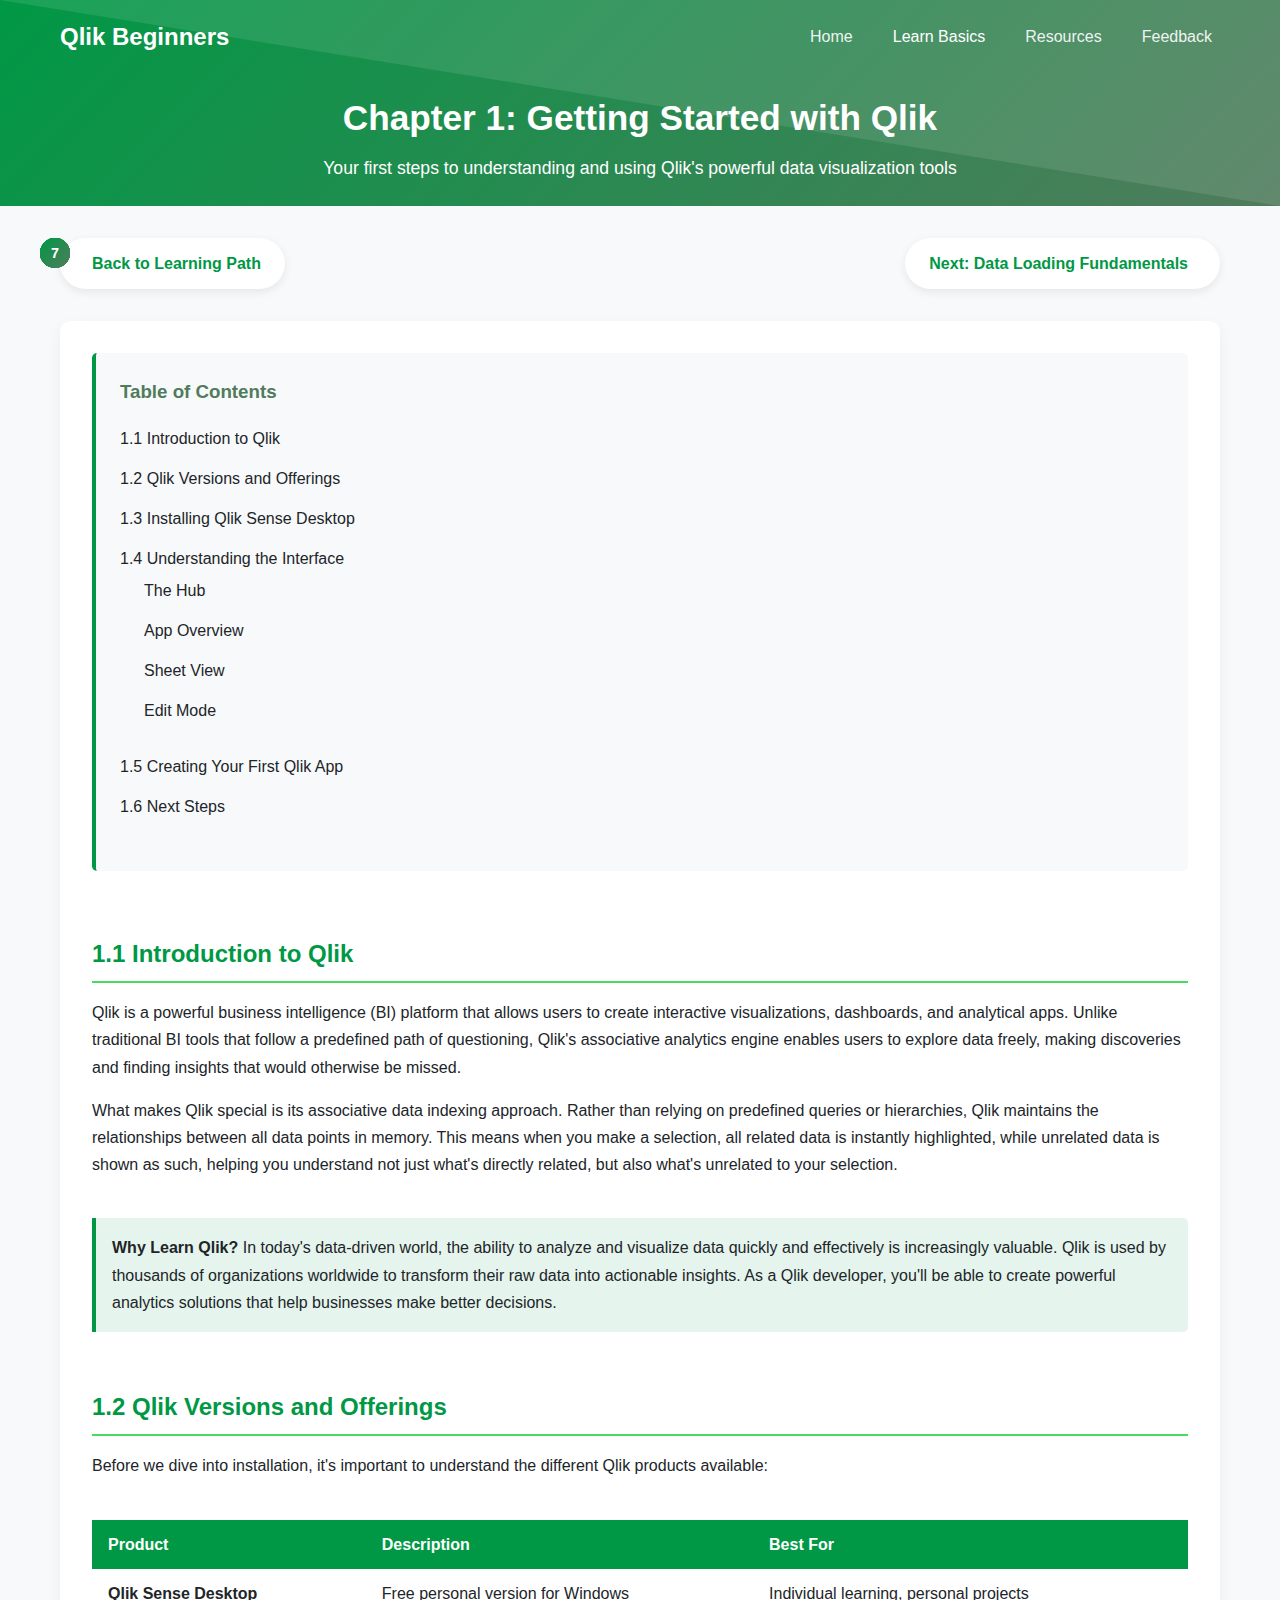
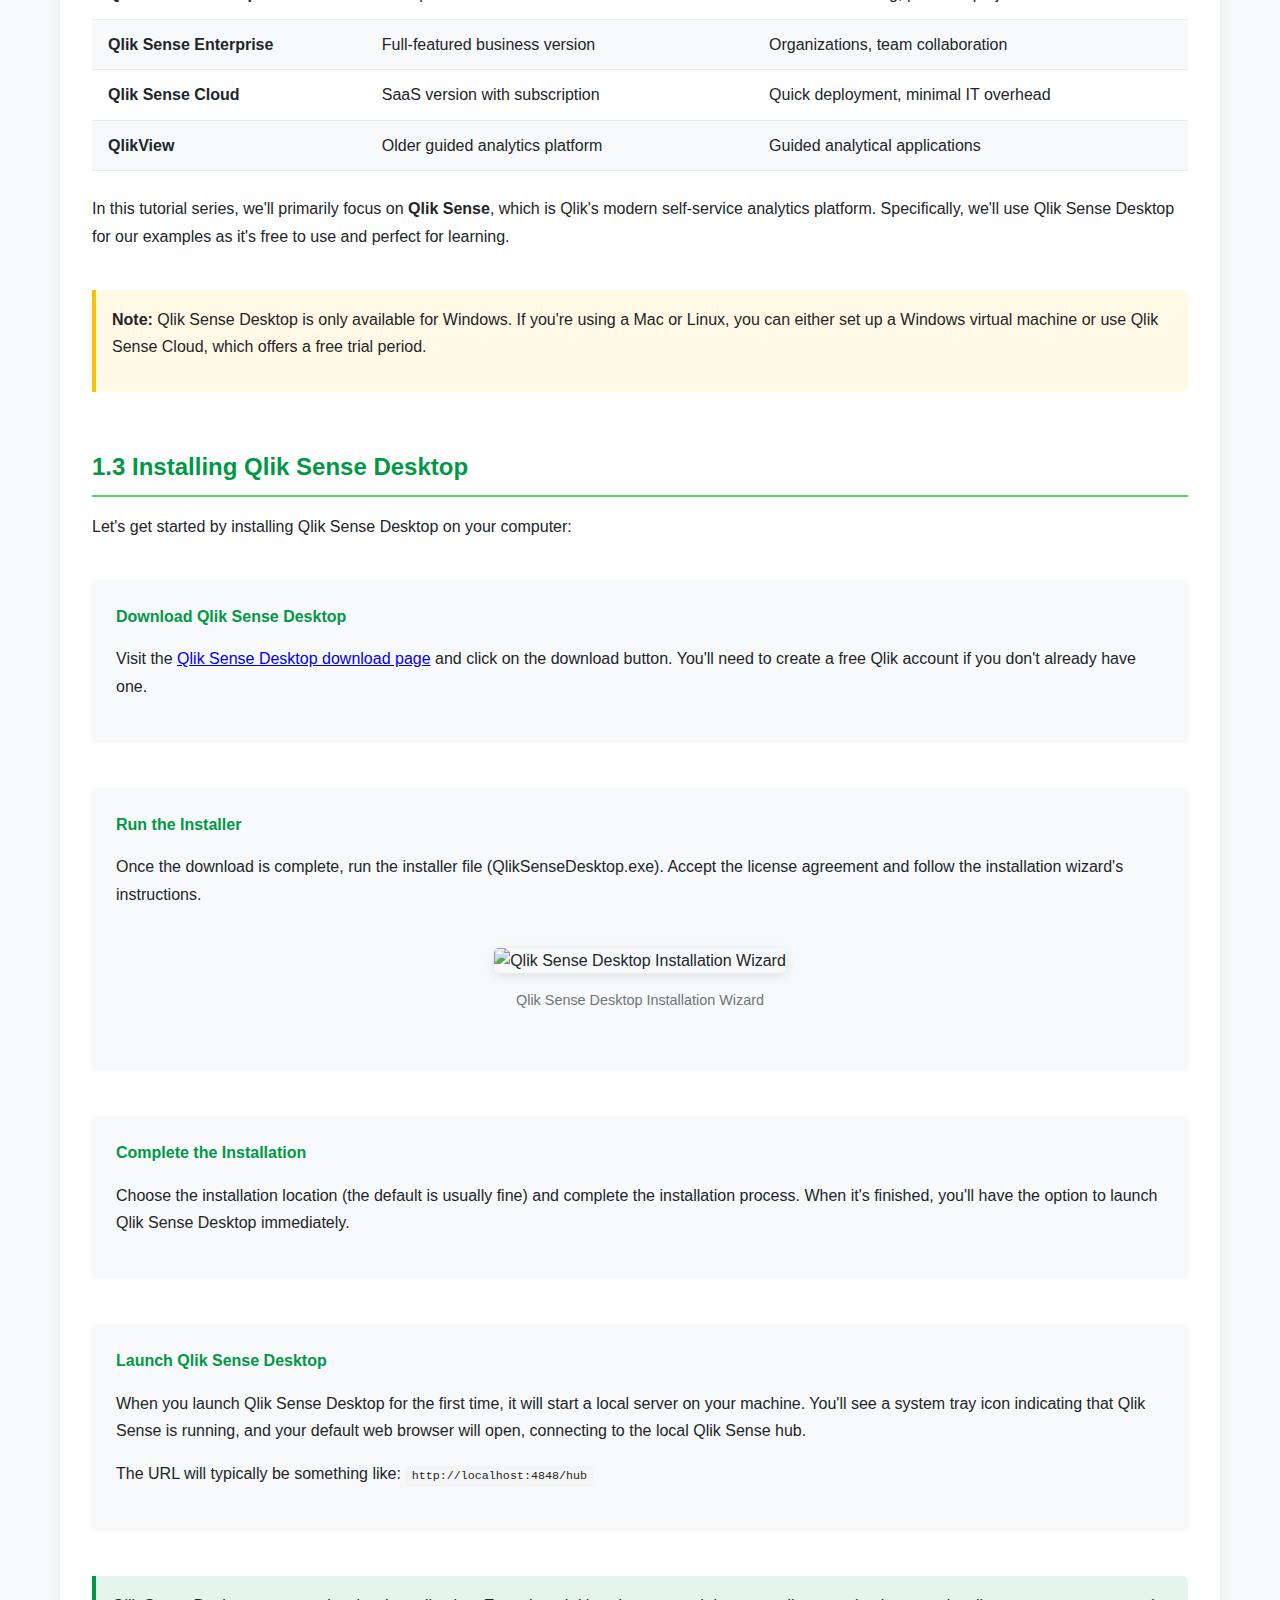
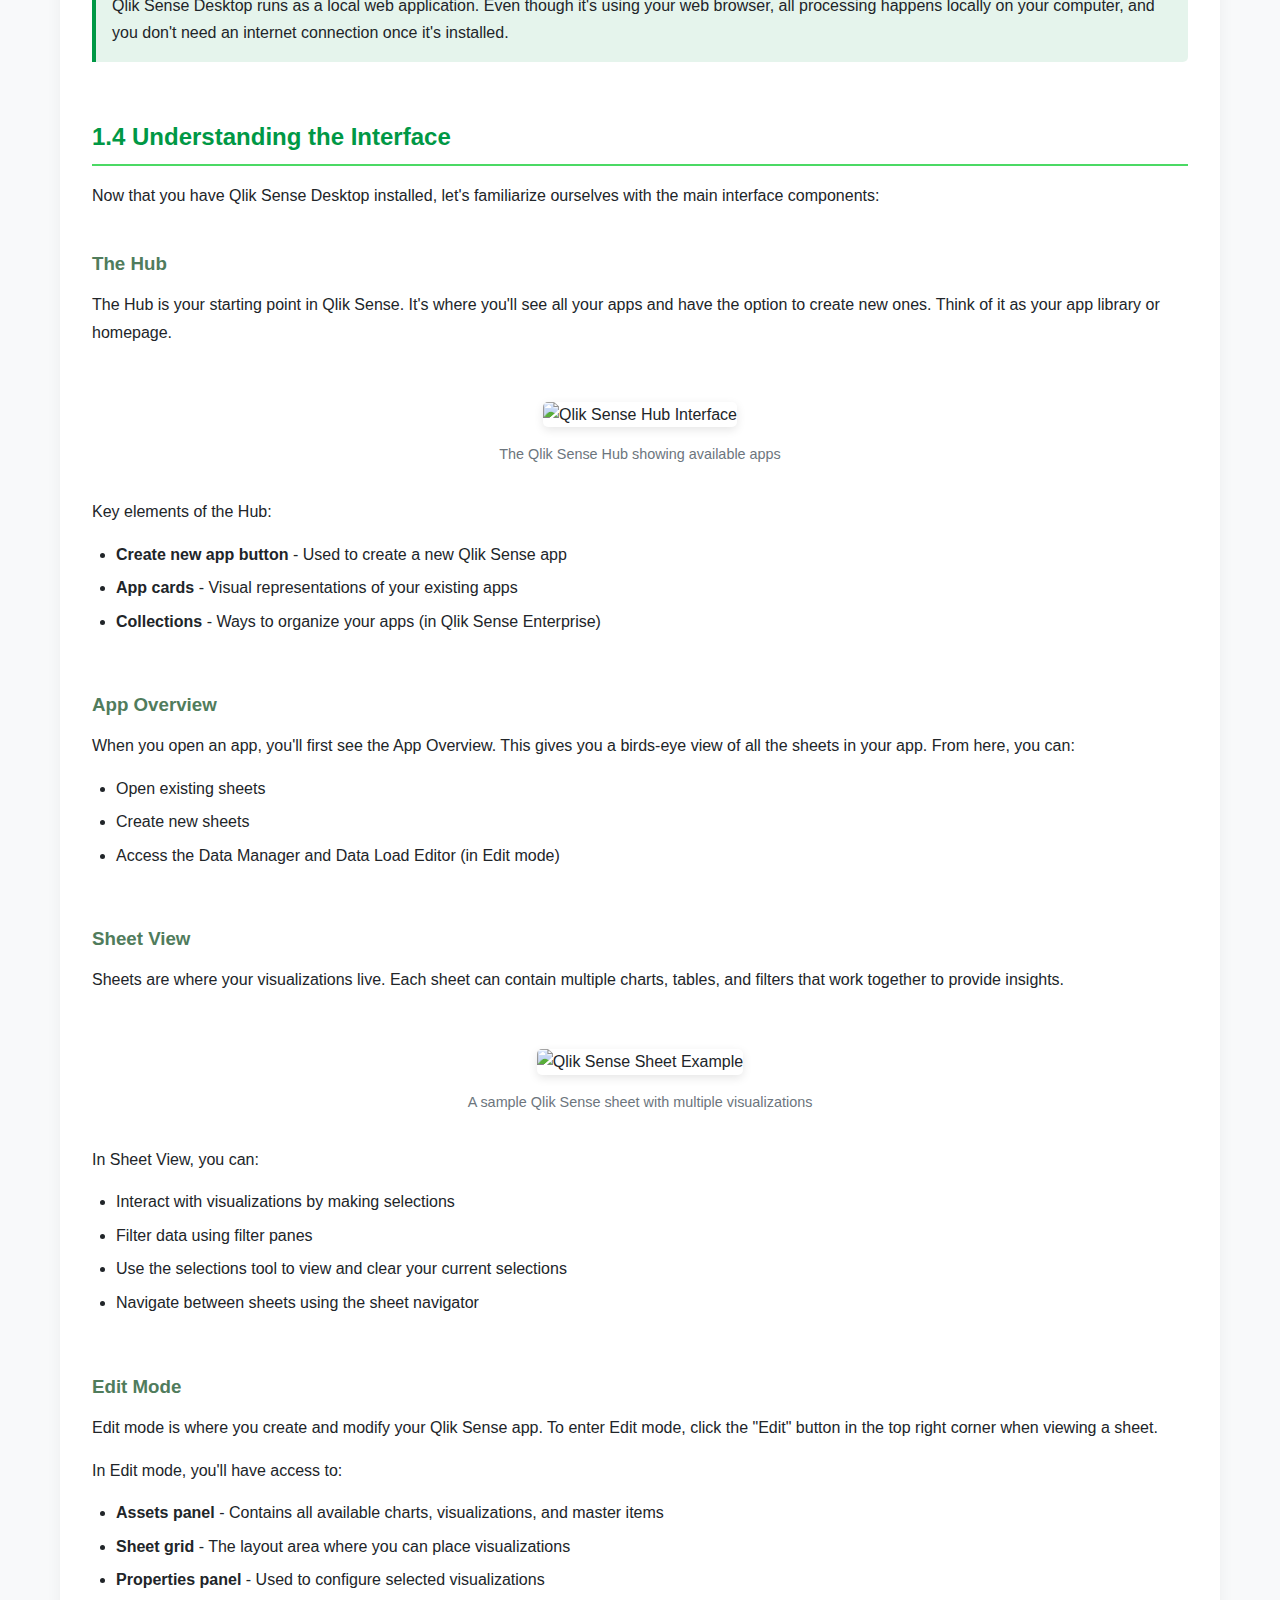
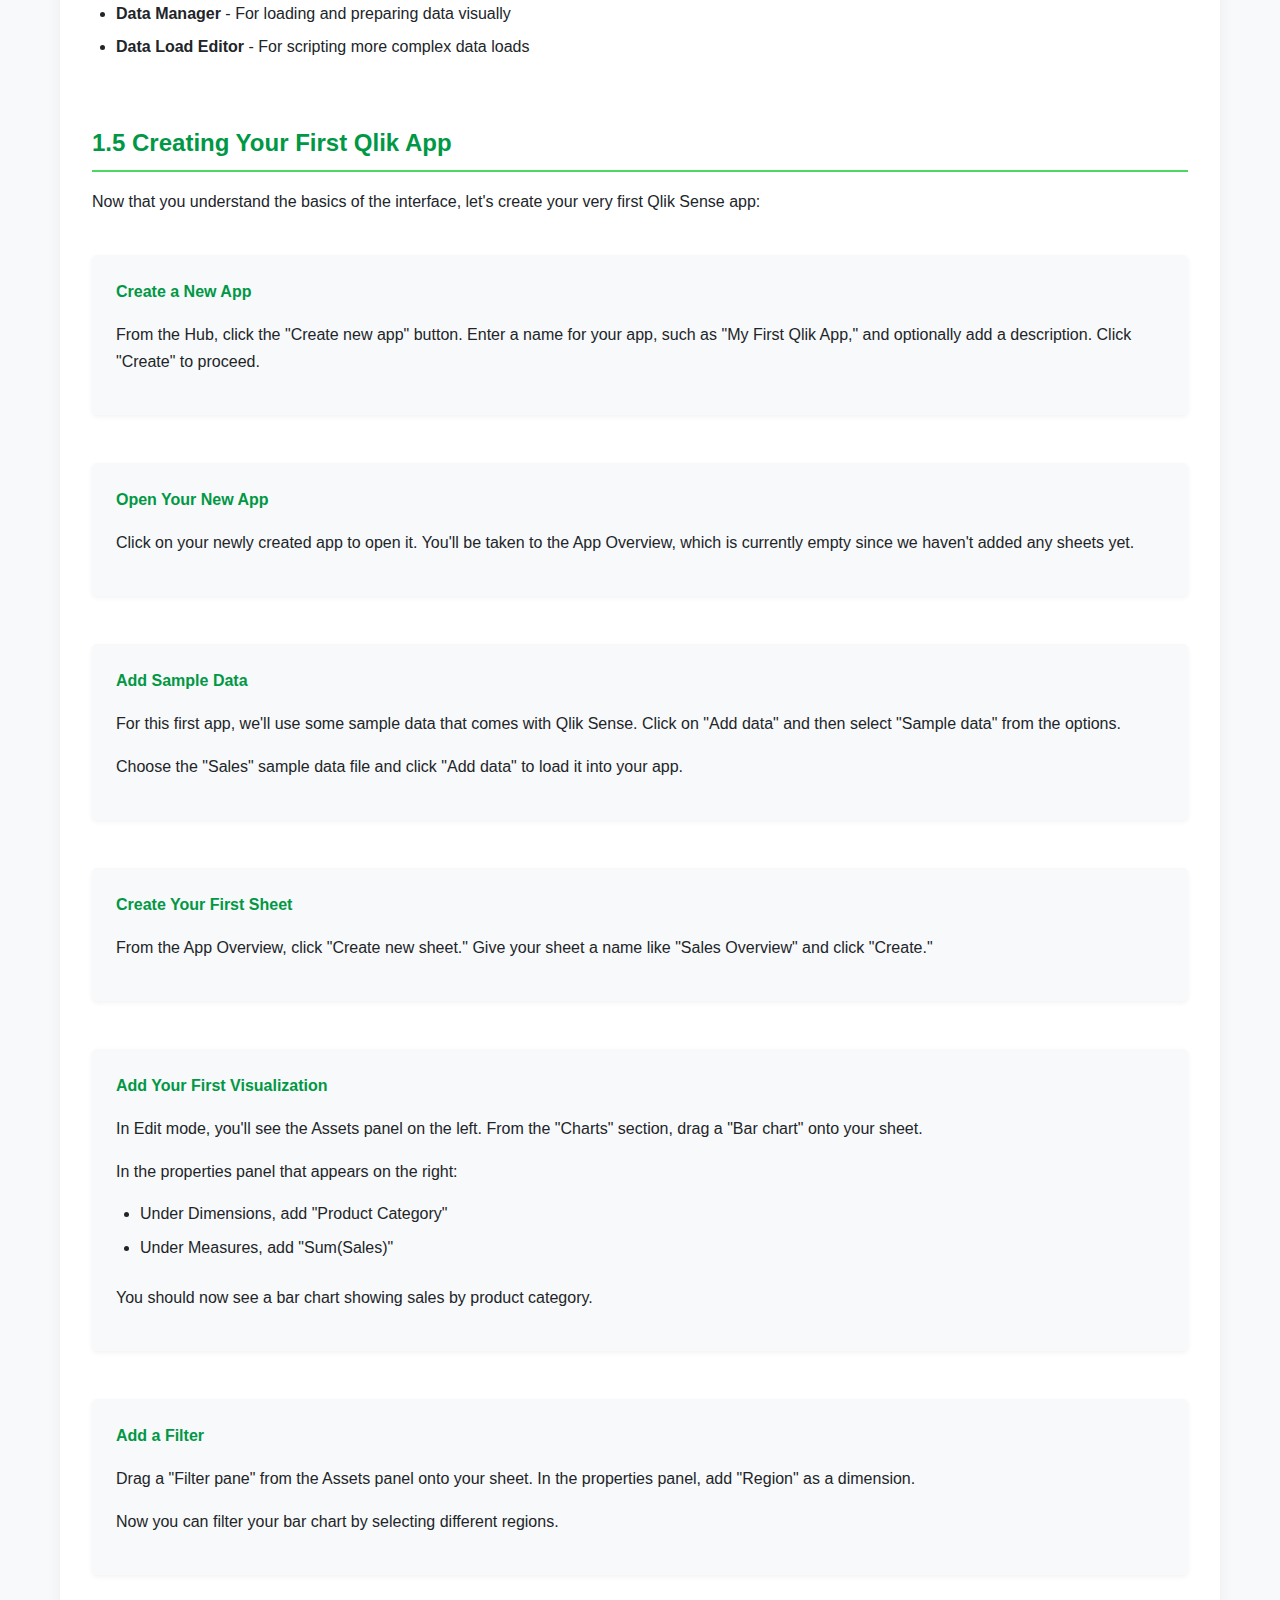
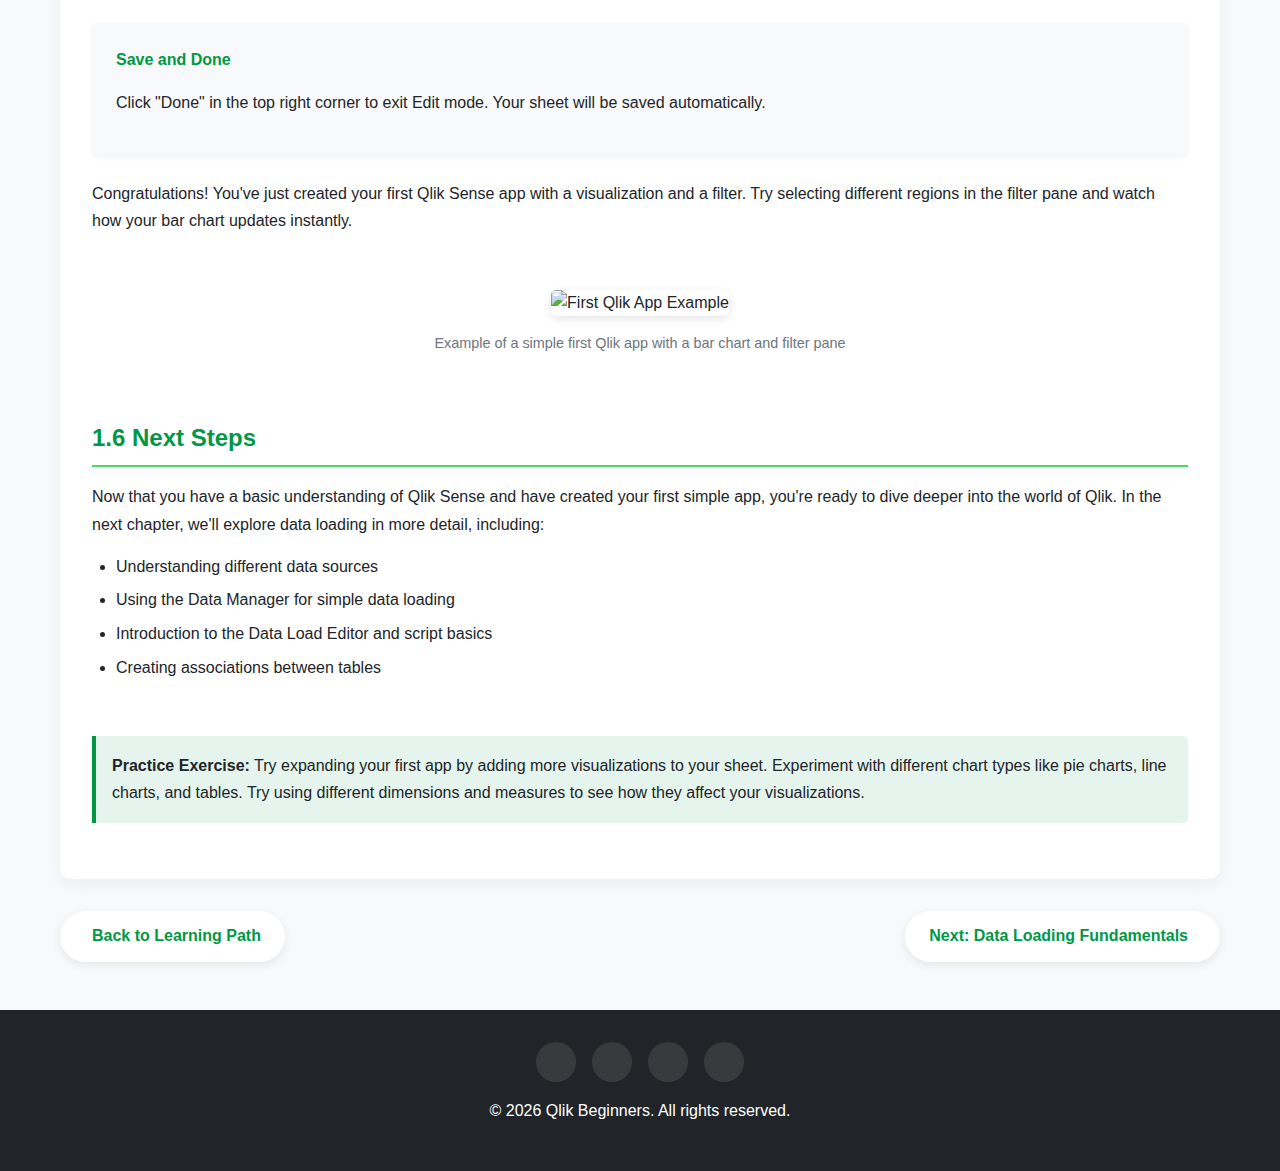
==== commit bd9965cf: "small change in chapter 1" ====
--- a/chapter1.html
+++ b/chapter1.html
@@ -17,7 +17,7 @@
                 <a href="index.html" class="logo">Qlik Beginners</a>
                 <div class="nav-links">
                     <a href="index.html">Home</a>
-                    <a href="learn.html" class="active">Learn Basics of Qlik Sense HA HA</a>
+                    <a href="learn.html" class="active">Learn Basics</a>
                     <a href="learn.html#resources">Resources</a>
                     <a href="index.html#feedback">Feedback</a>
                 </div>
